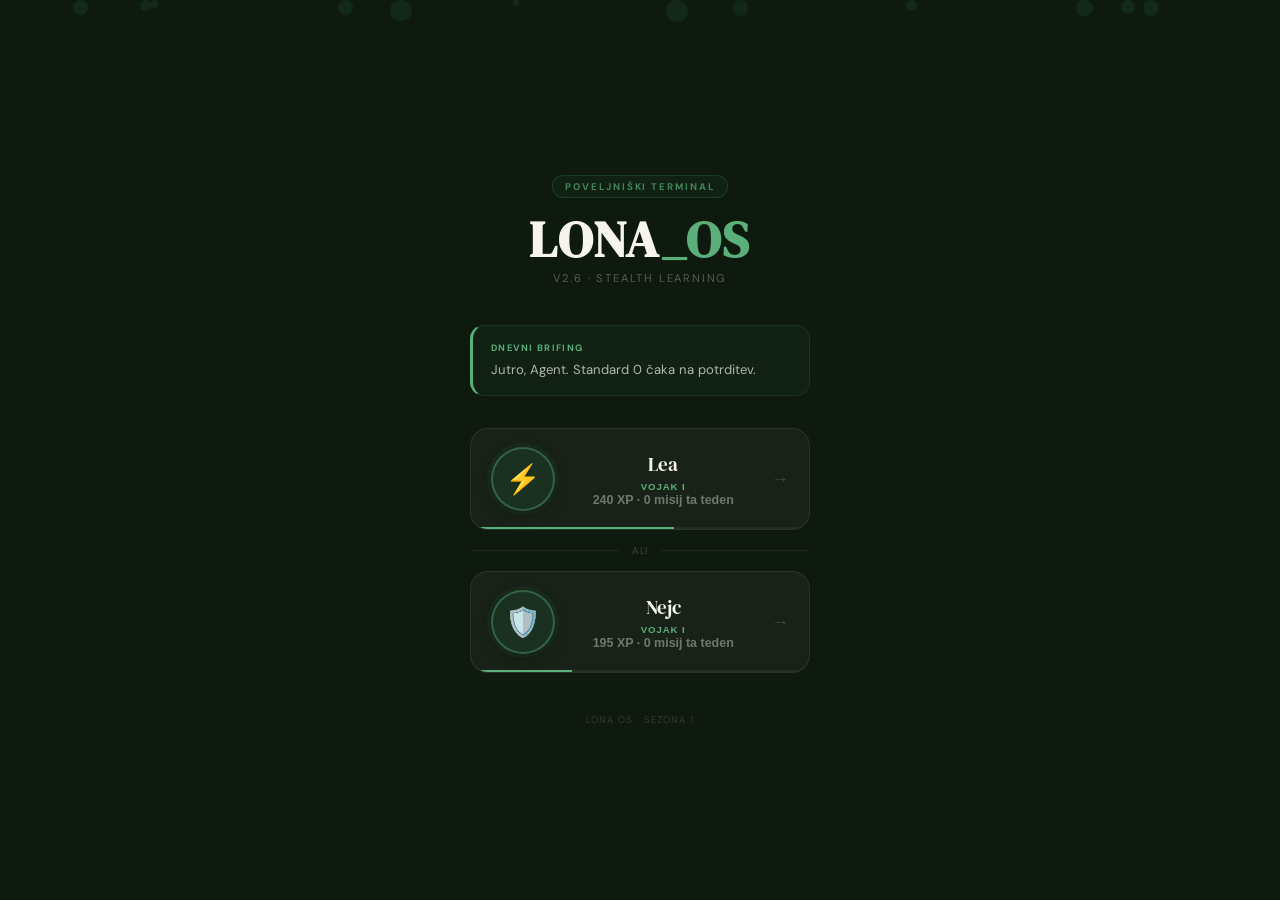
==== index.html @ 6380f21e "Add files via upload" ====
<!DOCTYPE html>
<html lang="sl" >
<head>
  <meta charset="UTF-8" />
  <meta name="viewport" content="width=device-width, initial-scale=1.0, viewport-fit=cover" />
  <meta name="theme-color" content="#F7F4EF" />
  <meta name="apple-mobile-web-app-capable" content="yes" />
  <meta name="apple-mobile-web-app-status-bar-style" content="black-translucent" />
  <title>LONA OS</title>
  <link rel="preconnect" href="https://fonts.googleapis.com" />
  <link rel="preconnect" href="https://fonts.gstatic.com" crossorigin />
  <link href="https://fonts.googleapis.com/css2?family=Nunito:wght@700;800;900&family=Nunito+Sans:wght@400;600;700&display=swap" rel="stylesheet"/>
  <link rel="stylesheet" href="style.css" />
  <link rel="manifest" href="manifest.json"/>
  <meta name="mobile-web-app-capable" content="yes"/>
  <meta name="apple-mobile-web-app-capable" content="yes"/>
  <meta name="apple-mobile-web-app-status-bar-style" content="default"/>
  <meta name="apple-mobile-web-app-title" content="LONA OS"/>
  <meta name="theme-color" content="#F7F4EF"/>
</head>
<body>


  <!-- ── HEADER ──────────────────────────────────────────── -->
  <header class="top-bar">
    <div class="top-bar__logo">
      <span class="logo-bracket">[</span>LONA<span class="logo-accent">_OS</span><span class="logo-bracket">]</span>
    </div>
    <div class="top-bar__meta">
      <span class="status-dot" aria-label="Online"></span>
      <span class="top-bar__title">Poveljniški Center</span>
    </div>
    <button class="top-bar__alert" aria-label="Zamenjaj agenta" onclick="location.href='login.html'" title="Zamenjaj agenta">
      ⇄
    </button>
  </header>

  <main class="main-scroll">

    <!-- ── COMMANDER PANEL ─────────────────────────────────── -->
    <section class="cmd-panel" id="agent-hero">

      <!-- Oba agenta — velik prikaz -->
      <div class="cmd-agents" id="cmd-agents">
        <!-- Generira JS -->
      </div>

      <!-- Ročni bonus -->
      <div class="cmd-bonus">
        <p class="cmd-bonus__label">Ročni bonus</p>
        <div class="cmd-bonus__btns">
          <button class="cmd-bonus__btn" data-bonus="5"  onclick="giveBonus(5)">+5 XP</button>
          <button class="cmd-bonus__btn" data-bonus="10" onclick="giveBonus(10)">+10 XP</button>
          <button class="cmd-bonus__btn" data-bonus="20" onclick="giveBonus(20)">+20 XP</button>
          <button class="cmd-bonus__btn cmd-bonus__btn--special" onclick="activateDoubleXp(15)">⚡ 2×XP</button>
        </div>
      </div>

    </section>

    <!-- ── TEDENSKA SEZONA ─────────────────────────────────── -->
    <div class="season-panel" id="season-panel">
      <!-- Generira season.js -->
    </div>

    <!-- ── GATEKEEPER ──────────────────────────────────── -->
    <section class="card card--gatekeeper" aria-label="Standard 0">
      <div class="card__header">
        🛡️
        <div>
          <p class="card__eyebrow">Dnevni Protokol</p>
          <h2 class="card__title">STANDARD 0: ODOBRENO</h2>
        </div>
        <label class="toggle" aria-label="Aktiviraj Standard 0">
          <input type="checkbox" class="toggle__input" id="gatekeeper-toggle" />
          <span class="toggle__track"><span class="toggle__thumb"></span></span>
        </label>
      </div>
      <div class="checklist">
        <label class="checklist__item">
          <input type="checkbox" class="checklist__cb" />
          <span class="checklist__box">✓</span>
          <span class="checklist__label">Zobje</span>
        </label>
        <label class="checklist__item">
          <input type="checkbox" class="checklist__cb" />
          <span class="checklist__box">✓</span>
          <span class="checklist__label">Pižama</span>
        </label>
        <label class="checklist__item">
          <input type="checkbox" class="checklist__cb" />
          <span class="checklist__box">✓</span>
          <span class="checklist__label">Miza</span>
        </label>
      </div>
    </section>

    <!-- ── ZAKLADNICA ─────────────────────────────────────────── -->
    <section>
      <div class="section-header">
        <h3 class="section-header__title">🎁 Zakladnica</h3>
      </div>
      <div class="treasury" id="treasury">
        <!-- Generira JS -->
        <div style="text-align:center;padding:20px;color:#8A8480;font-size:.85rem">Nalaganje...</div>
      </div>
    </section>

    <!-- ── MISSIONS ─────────────────────────────────────── -->
    <section aria-label="Misije">
      <div class="section-header">
        <h3 class="section-header__title">🚀 Misije</h3>
        <span class="section-header__badge">3 razpoložljive</span>
      </div>

      <div class="missions-wrapper" style="position:relative"><div class="missions-grid">

        <!-- LOCKED -->
        <button class="mission-btn mission-btn--locked" data-mission="sesanje" disabled aria-label="Sesanje – zaklenjeno">
          <div class="mission-btn__top">
            <span class="mission-btn__icon">🌬️</span>
            <span class="mission-btn__lock">🔒</span>
          </div>
          <p class="mission-btn__name">Sesanje</p>
          <p class="mission-btn__xp">+25 XP</p>
          <p class="mission-btn__cooldown">⏱ 72h Cooldown</p>
          <!-- Joker unlock option -->
          <span class="mission-btn__joker-hint">🃏 Joker?</span>
        </button>

        <!-- AVAILABLE -->
        <button class="mission-btn mission-btn--available" data-mission="posoda" aria-label="Pomivalni Stroj">
          <div class="mission-btn__top">
            <span class="mission-btn__icon">🍽️</span>
            <span class="mission-btn__avail-dot" aria-hidden="true"></span>
          </div>
          <p class="mission-btn__name">Pomivalni Stroj</p>
          <p class="mission-btn__xp">+15 XP</p>
          <p class="mission-btn__sub">Pritisni za potrditev</p>
        </button>

        <!-- SPECIAL / SCOUT BONUS -->
        <button class="mission-btn mission-btn--special" data-mission="perilo" aria-label="Gora Perila">
          <div class="mission-btn__top">
            <span class="mission-btn__icon">🧺</span>
            <span class="mission-btn__lightning">⚡</span>
          </div>
          <p class="mission-btn__name">Gora Perila</p>
          <p class="mission-btn__xp">+30 XP</p>
          <p class="mission-btn__sub">Pritisni za potrditev</p>
        </button>

        <button class="mission-btn mission-btn--available" data-mission="kuhanje" aria-label="Kuhanje">
          <div class="mission-btn__top">
            <span class="mission-btn__icon">🍳</span>
            <span class="mission-btn__avail-dot"></span>
          </div>
          <p class="mission-btn__name">Kuhanje</p>
          <p class="mission-btn__xp">+40 XP</p>
          <p class="mission-btn__sub">Pritisni za potrditev</p>
        </button>

        <button class="mission-btn mission-btn--available" data-mission="wc" aria-label="WC Čiščenje">
          <div class="mission-btn__top">
            <span class="mission-btn__icon">🚽</span>
            <span class="mission-btn__avail-dot"></span>
          </div>
          <p class="mission-btn__name">WC Čiščenje</p>
          <p class="mission-btn__xp">+20 XP</p>
          <p class="mission-btn__sub">Pritisni za potrditev</p>
        </button>

        <button class="mission-btn mission-btn--available" data-mission="izvidnik" aria-label="Izvidniški bonus" style="border-color:rgba(196,125,26,.3);background:#FDF3E3">
          <div class="mission-btn__top">
            <span class="mission-btn__icon">👁️</span>
            <span class="mission-btn__avail-dot"></span>
          </div>
          <p class="mission-btn__name">Izvidnik</p>
          <p class="mission-btn__xp" style="color:#C47D1A">? XP</p>
          <p class="mission-btn__sub" style="color:#C47D1A;font-weight:600">sam je opazil</p>
        </button>

        <button class="mission-btn mission-btn--available" data-mission="skupna" aria-label="Skupna misija" style="border-color:rgba(37,99,235,.3);background:#EEF3FD">
          <div class="mission-btn__top">
            <span class="mission-btn__icon">🤝</span>
            <span class="mission-btn__avail-dot"></span>
          </div>
          <p class="mission-btn__name">Skupna misija</p>
          <p class="mission-btn__xp" style="color:#2563EB">+30 XP</p>
          <p class="mission-btn__sub" style="color:#2563EB;font-weight:600">oba dobita XP</p>
        </button>

        <button class="mission-btn mission-btn--available" data-mission="skrivna_wc" aria-label="Skrivna misija">
          <div class="mission-btn__top">
            <span class="mission-btn__icon">🎲</span>
            <span class="mission-btn__avail-dot"></span>
          </div>
          <p class="mission-btn__name">Skrivna misija</p>
          <p class="mission-btn__xp">? XP</p>
          <p class="mission-btn__sub" style="color:#C47D1A;font-weight:600">naključna misija</p>
        </button>

      </div></div>
    </section>

  </main>

  <!-- ── BOTTOM NAV ───────────────────────────────────────── -->
  <nav class="bottom-nav" aria-label="Navigacija">
    <button class="bottom-nav__item bottom-nav__item--active" aria-current="page" onclick="location.href='index.html'">
      🏠
      <span>Baza</span>
    </button>
    <button class="bottom-nav__item" onclick="location.href='hub.html'">
      <svg viewBox="0 0 24 24" fill="none" stroke="currentColor" stroke-width="2"><circle cx="12" cy="12" r="10"/><path d="M12 8v4l3 3"/></svg>
      Hub
    </button>
    <button class="bottom-nav__item" onclick="location.href='library.html'">
      📚
      <span>Knjižnica</span>
    </button>
    <button class="bottom-nav__item" onclick="location.href='profile.html'">
      👤
      <span>Profil</span>
    </button>
  </nav>

  
  

  <script src="config.js"></script>
  <script src="engine/gatekeeper.js"></script>
  <script src="engine/xp.js"></script>
  <script src="engine/cooldown.js"></script>
  <script src="engine/joker.js"></script>
  <script src="engine/actionPrompt.js"></script>
  <script src="engine/mastery.js"></script>
  <script src="engine/season.js"></script>
  <script src="engine/equipment.js"></script>
  <script src="engine/scholar.js"></script>
  <script src="engine.js"></script>

  <!-- Settings panel -->
  <div id="settings-panel" style="display:none;position:fixed;inset:0;z-index:9000;background:rgba(0,0,0,.85);backdrop-filter:blur(8px);align-items:center;justify-content:center">
    <div style="background:var(--bg-card);border:1px solid rgba(255,255,255,.12);border-radius:var(--r-lg);padding:24px 20px;max-width:320px;width:calc(100% - 32px);display:flex;flex-direction:column;gap:12px">
      <p style="font-family:var(--font-display);font-size:1rem;font-weight:700;letter-spacing:.08em">⚙️ Nastavitve</p>

      <button onclick="lonaReset()" style="padding:11px;border-radius:var(--r-md);background:rgba(255,60,90,.1);border:1px solid rgba(255,60,90,.3);color:var(--neon-red);font-size:.88rem;font-weight:600;font-family:var(--font-body)">
        🔄 Reset vse podatke
      </button>

      <button onclick="lonaDebug();document.getElementById('settings-panel').style.display='none'" style="padding:11px;border-radius:var(--r-md);background:#EEF3FD;border:1px solid rgba(37,99,235,.2);color:#2563EB;font-size:.88rem;font-weight:600;font-family:var(--font-body)">
        🔍 Debug (konzola)
      </button>

      <button onclick="document.getElementById('settings-panel').style.display='none'" style="padding:11px;border-radius:var(--r-md);border:1px solid rgba(255,255,255,.1);color:var(--text-secondary);font-size:.88rem;font-weight:600;font-family:var(--font-body)">
        Zapri
      </button>
    </div>
  </div>

  <script>
  // Pokaži current agenta v top baru
  (function() {
    const id   = localStorage.getItem("lona_current_agent") || LONA_CONFIG.agents[0].id;
    const agent = LONA_CONFIG.agents.find(a => a.id === id);
    const el   = document.getElementById("current-agent-name");
    if (el && agent) el.textContent = agent.avatar + " " + agent.name;
  })();

  // Redirect na login če ni izbranega agenta
  if (!localStorage.getItem("lona_current_agent")) {
    location.href = "login.html";
  }

  // Settings panel — zapri ob kliku zunaj ali na gumb
  document.getElementById("settings-panel").addEventListener("click", (e) => {
    if (e.target === document.getElementById("settings-panel")) {
      document.getElementById("settings-panel").style.display = "none";
    }
  });
  </script>
  <script>
    if ('serviceWorker' in navigator) {
      navigator.serviceWorker.register('./sw.js').catch(() => {});
    }
  </script>

  <!-- DEBUG OVERLAY za mobilni -->
  <div id="debug-overlay" style="display:none;position:fixed;bottom:90px;left:10px;right:10px;z-index:99999;background:rgba(0,0,0,.9);color:#0f0;font-size:.7rem;font-family:monospace;padding:10px;border-radius:10px;max-height:200px;overflow-y:auto;border:1px solid #0f0"></div>
  <script>
  // Pokaži overlay z dvojnim tapom
  let taps = 0;
  document.addEventListener('touchstart', () => {
    taps++;
    if (taps >= 5) {
      document.getElementById('debug-overlay').style.display = 'block';
      taps = 0;
    }
    setTimeout(() => taps = 0, 1000);
  });

  // Ujemi vse napake
  window.onerror = function(msg, src, line, col, err) {
    const el = document.getElementById('debug-overlay');
    el.style.display = 'block';
    el.innerHTML += '<div style="color:#f55;margin-bottom:4px">❌ ' + msg + '<br><span style="color:#888">' + (src||'').split('/').pop() + ':' + line + '</span></div>';
    return false;
  };
  window.addEventListener('unhandledrejection', e => {
    const el = document.getElementById('debug-overlay');
    el.style.display = 'block';
    el.innerHTML += '<div style="color:#fa0;margin-bottom:4px">⚠️ ' + (e.reason?.message || e.reason) + '</div>';
  });
  </script>
</body>
</html>
---- style.css ----
/* ============================================================
   LONA OS — style.css  (v4.0)
   Aesthetic: Nintendo Mario — pop barve, okrogli, živahno
   Inspired by: Mario Odyssey UI, Duolingo energy, Nintendo Switch
   ============================================================ */

@import url('https://fonts.googleapis.com/css2?family=Nunito:wght@700;800;900&family=Nunito+Sans:wght@400;600;700&display=swap');

:root {
  /* Pop barve — Mario paleta */
  --red:      #FF3B30;
  --red-l:    #FF6B5B;
  --red-bg:   #FFF0EE;
  --blue:     #007AFF;
  --blue-l:   #5AC8FA;
  --blue-bg:  #EFF6FF;
  --green:    #34C759;
  --green-l:  #6FE08D;
  --green-bg: #EDFFF3;
  --yellow:   #FFD60A;
  --yellow-l: #FFE566;
  --yellow-bg:#FFFBE6;
  --orange:   #FF9500;
  --orange-bg:#FFF4E6;
  --purple:   #AF52DE;
  --purple-bg:#F5EEFF;
  --pink:     #FF2D55;
  --pink-bg:  #FFF0F3;

  /* Ozadje */
  --bg:       #F2F2F7;
  --bg-card:  #FFFFFF;
  --bg-subtle:#F8F8FA;

  /* Ink */
  --ink-1:    #1C1C1E;
  --ink-2:    #3A3A3C;
  --ink-3:    #8E8E93;
  --ink-4:    #C7C7CC;

  /* Tipografija */
  --font-display: 'Nunito', system-ui, sans-serif;
  --font-body:    'Nunito Sans', system-ui, sans-serif;

  /* Radiji — okrogli kot Mario */
  --r-sm:  10px;
  --r-md:  16px;
  --r-lg:  22px;
  --r-xl:  28px;
  --r-pill:100px;

  /* Sence — globlje, bolj "toy" */
  --shadow-sm: 0 2px 0 rgba(0,0,0,.12);
  --shadow-md: 0 4px 0 rgba(0,0,0,.12);
  --shadow-lg: 0 6px 0 rgba(0,0,0,.1);

  --t: 150ms ease;
  --px: 16px;
}

/* ── RESET ──────────────────────────────────────────────── */
*, *::before, *::after { box-sizing: border-box; margin: 0; padding: 0; }
html { font-size: 16px; -webkit-tap-highlight-color: transparent; }
body {
  font-family: var(--font-body);
  background: var(--bg);
  color: var(--ink-1);
  min-height: 100dvh;
}
button { cursor: pointer; border: none; background: none; font-family: inherit; color: inherit; }

/* ── TOP BAR ────────────────────────────────────────────── */
.top-bar {
  position: sticky; top: 0; z-index: 100;
  display: flex; align-items: center; gap: 10px;
  padding: 12px var(--px);
  background: rgba(242,242,247,.92);
  backdrop-filter: blur(16px);
  border-bottom: 2px solid rgba(0,0,0,.06);
}
.top-bar__logo {
  font-family: var(--font-display);
  font-size: 1.3rem; font-weight: 900;
  color: var(--ink-1); letter-spacing: -.01em;
}
.logo-bracket { color: var(--ink-4); }
.logo-accent  { color: var(--red); }
.top-bar__meta { display: flex; align-items: center; gap: 7px; flex: 1; }
.status-dot {
  width: 8px; height: 8px; border-radius: 50%;
  background: var(--green);
  animation: pulse-dot 2s ease-in-out infinite;
}
@keyframes pulse-dot { 0%,100%{opacity:1} 50%{opacity:.3} }
.top-bar__title {
  font-size: .72rem; font-weight: 700; letter-spacing: .06em;
  text-transform: uppercase; color: var(--ink-3);
}
.top-bar__alert {
  color: var(--ink-3); font-size: 1.2rem; padding: 6px;
  border-radius: var(--r-md); transition: all var(--t);
  background: var(--bg-subtle); border: 2px solid var(--ink-4);
}
.top-bar__alert:hover { color: var(--ink-1); border-color: var(--ink-3); }

/* ── MAIN ───────────────────────────────────────────────── */
.main-scroll {
  padding: 16px var(--px) calc(90px + env(safe-area-inset-bottom));
  display: flex; flex-direction: column; gap: 14px;
  max-width: 480px; margin: 0 auto;
}

/* ── CARD ───────────────────────────────────────────────── */
.card {
  background: var(--bg-card);
  border: 2.5px solid rgba(0,0,0,.08);
  border-radius: var(--r-xl);
  padding: 18px;
  box-shadow: var(--shadow-md);
}
.card--gatekeeper {
  border-color: var(--green);
  border-width: 2.5px;
}
.card--gatekeeper.locked { border-color: var(--ink-4); }
.card__eyebrow {
  font-size: .62rem; font-weight: 800; letter-spacing: .1em;
  text-transform: uppercase; color: var(--ink-3); margin-bottom: 2px;
}
.card__title {
  font-family: var(--font-display); font-size: 1.05rem;
  font-weight: 900; color: var(--ink-1);
}
.card__header { display: flex; align-items: center; gap: 12px; margin-bottom: 14px; }

/* ── TOGGLE ─────────────────────────────────────────────── */
.toggle { margin-left: auto; flex-shrink: 0; cursor: pointer; }
.toggle__input { position: absolute; opacity: 0; width: 0; height: 0; }
.toggle__track {
  display: flex; align-items: center;
  width: 50px; height: 28px; border-radius: 14px;
  background: var(--ink-4); padding: 3px;
  transition: background var(--t);
  border: 2px solid rgba(0,0,0,.1);
}
.toggle__thumb {
  width: 20px; height: 20px; border-radius: 50%;
  background: white; box-shadow: 0 2px 4px rgba(0,0,0,.25);
  transition: transform var(--t);
}
.toggle__input:checked ~ .toggle__track { background: var(--green); }
.toggle__input:checked ~ .toggle__track .toggle__thumb { transform: translateX(22px); }

/* ── CHECKLIST ──────────────────────────────────────────── */
.checklist { display: flex; flex-direction: column; gap: 8px; }
.checklist__item {
  display: flex; align-items: center; gap: 12px;
  padding: 12px 14px; border-radius: var(--r-lg);
  border: 2.5px solid var(--ink-4);
  background: var(--bg-subtle);
  cursor: pointer; transition: all var(--t);
}
.checklist__item:hover { background: var(--bg-card); }
.checklist__cb { display: none; }
.checklist__box {
  width: 24px; height: 24px; border-radius: 8px;
  border: 2.5px solid var(--ink-4);
  display: flex; align-items: center; justify-content: center;
  flex-shrink: 0; font-size: .85rem; color: transparent;
  transition: all var(--t);
}
.checklist__cb:checked ~ .checklist__box {
  background: var(--green); border-color: var(--green);
  color: white; font-weight: 900;
}
.checklist__label {
  font-size: .92rem; font-weight: 700; color: var(--ink-2);
}
.checklist__cb:checked ~ .checklist__label {
  color: var(--ink-4); text-decoration: line-through;
}

/* ── COMMANDER PANEL ───────────────────────────────────────── */
.cmd-panel {
  background: linear-gradient(160deg, #1C1C2E 0%, #2D1B4E 100%);
  border: 2.5px solid rgba(255,255,255,.1);
  border-radius: var(--r-xl);
  padding: 18px;
  box-shadow: 0 8px 0 rgba(0,0,0,.2);
  position: relative; overflow: hidden;
}
.cmd-panel::before {
  content: '⭐';
  position: absolute; right: 16px; top: 14px;
  font-size: 3rem; opacity: .06; pointer-events: none;
}
.cmd-agents { grid-template-columns: 1fr !important; }
.cmd-agent {
  background: rgba(255,255,255,.08) !important;
  border: 2px solid rgba(255,255,255,.12) !important;
  border-radius: var(--r-lg) !important;
  padding: 14px !important;
  display: flex; align-items: center; gap: 12px;
  cursor: pointer; transition: all var(--t);
}
.cmd-agent--active {
  background: rgba(52,199,89,.15) !important;
  border-color: rgba(52,199,89,.4) !important;
}
.cmd-agent__top { display: flex; align-items: center; gap: 10px; flex: 1; }
.cmd-agent__avatar {
  width: 56px; height: 56px; border-radius: 50%;
  background: rgba(255,255,255,.1);
  border: 3px solid rgba(255,255,255,.2);
  display: flex; align-items: center; justify-content: center;
  font-size: 1.8rem; flex-shrink: 0; overflow: hidden;
}
.cmd-agent__name { font-family: var(--font-display); font-size: 1.1rem; font-weight: 900; color: #fff; }
.cmd-agent__rank { font-size: .62rem; font-weight: 700; letter-spacing: .08em; text-transform: uppercase; color: rgba(255,255,255,.4); }
.cmd-agent__xp   { font-family: var(--font-display); font-size: 2rem; font-weight: 900; color: var(--yellow); line-height: 1; }
.cmd-agent__bar  { height: 6px; background: rgba(255,255,255,.1) !important; border-radius: 3px; overflow: hidden; margin: 4px 0; }
.cmd-agent__bar-fill { height: 100%; border-radius: 3px; background: linear-gradient(90deg, var(--green), var(--yellow)) !important; transition: width .8s ease; }
.cmd-agent__jokers { font-size: .72rem; font-weight: 800; color: var(--yellow) !important; }

/* Bonus gumbi */
.cmd-bonus__label { font-size: .62rem; font-weight: 800; letter-spacing: .1em; text-transform: uppercase; color: rgba(255,255,255,.4) !important; margin-bottom: 8px; }
.cmd-bonus__btns { display: grid; grid-template-columns: 1fr 1fr 1fr 1fr; gap: 8px; }
.cmd-bonus__btn {
  padding: 11px 6px; border-radius: var(--r-md);
  background: rgba(255,255,255,.08) !important;
  border: 2px solid rgba(255,255,255,.12) !important;
  font-family: var(--font-display); font-size: .85rem; font-weight: 900;
  color: var(--green) !important;
  transition: all var(--t);
  box-shadow: 0 3px 0 rgba(0,0,0,.2);
}
.cmd-bonus__btn:hover { background: rgba(52,199,89,.2) !important; transform: translateY(-2px); box-shadow: 0 5px 0 rgba(0,0,0,.2); }
.cmd-bonus__btn:active { transform: translateY(2px); box-shadow: none; }
.cmd-bonus__btn--special { color: var(--yellow) !important; background: rgba(255,214,10,.1) !important; border-color: rgba(255,214,10,.2) !important; }

/* ── SECTION HEADER ─────────────────────────────────────── */
.section-header {
  display: flex; align-items: center;
  justify-content: space-between; margin-bottom: 12px;
}
.section-header__title {
  font-family: var(--font-display); font-size: 1.05rem;
  font-weight: 900; color: var(--ink-1);
  display: flex; align-items: center; gap: 8px;
}
.section-header__badge {
  font-size: .65rem; font-weight: 800; letter-spacing: .06em;
  text-transform: uppercase;
  background: var(--green); color: white;
  border-radius: var(--r-pill); padding: 4px 10px;
  box-shadow: var(--shadow-sm);
}

/* ── MISSIONS ───────────────────────────────────────────── */
.missions-wrapper { position: relative; }
.missions-grid { display: grid; grid-template-columns: repeat(2, 1fr); gap: 10px; }

.mission-btn {
  display: flex; flex-direction: column; align-items: center;
  text-align: center; padding: 20px 12px 16px;
  border-radius: var(--r-xl);
  border: 3px solid transparent;
  background: var(--bg-card);
  transition: all var(--t); gap: 6px;
  position: relative; overflow: hidden;
  font-family: var(--font-body);
  box-shadow: var(--shadow-md);
}
.mission-btn__top {
  position: relative; width: 100%;
  display: flex; justify-content: center; align-items: center; margin-bottom: 2px;
}
.mission-btn__icon { font-size: 2.2rem; line-height: 1; display: block; }
.mission-btn__name { font-size: .8rem; font-weight: 800; color: var(--ink-1); line-height: 1.3; }
.mission-btn__xp   { font-family: var(--font-display); font-size: 1rem; font-weight: 900; }
.mission-btn__sub  { font-size: .62rem; font-weight: 700; color: var(--ink-3); }
.mission-btn__cooldown { font-size: .62rem; color: var(--red); font-weight: 700; display:flex; align-items:center; gap:3px; }

/* Locked */
.mission-btn--locked {
  opacity: .5; cursor: not-allowed;
  background: var(--bg-subtle);
  box-shadow: none; border-color: var(--ink-4);
}
.mission-btn__lock { position: absolute; top: -4px; right: 0; font-size: .9rem; }

/* Available — zelena */
.mission-btn--available {
  background: var(--green-bg);
  border-color: var(--green);
  box-shadow: 0 5px 0 rgba(52,199,89,.3);
}
.mission-btn--available .mission-btn__xp { color: var(--green); }
.mission-btn--available:hover { transform: translateY(-3px); box-shadow: 0 8px 0 rgba(52,199,89,.3); }
.mission-btn--available:active { transform: translateY(2px); box-shadow: none; }
.mission-btn__avail-dot {
  position: absolute; top: -4px; right: 0;
  width: 8px; height: 8px; border-radius: 50%;
  background: var(--green); border: 2px solid white;
  animation: pulse-dot 2s ease-in-out infinite;
}

/* Special — modra */
.mission-btn--special {
  background: var(--blue-bg);
  border-color: var(--blue);
  box-shadow: 0 5px 0 rgba(0,122,255,.25);
}
.mission-btn--special .mission-btn__xp { color: var(--blue); }
.mission-btn--special:hover { transform: translateY(-3px); box-shadow: 0 8px 0 rgba(0,122,255,.25); }
.mission-btn--special:active { transform: translateY(2px); box-shadow: none; }
.mission-btn__lightning { position: absolute; top: -4px; right: 0; font-size: .95rem; }
.mission-btn__sub--scout { color: var(--orange) !important; font-weight: 800; }

/* Mastery — oranžna */
.mission-btn--mastery {
  background: var(--orange-bg);
  border-color: var(--orange);
  box-shadow: 0 5px 0 rgba(255,149,0,.25);
}
.mission-btn--mastery .mission-btn__xp { color: var(--orange); }
.mission-btn--mastery:hover { transform: translateY(-3px); box-shadow: 0 8px 0 rgba(255,149,0,.25); }
.mission-btn--mastery:active { transform: translateY(2px); box-shadow: none; }
.mission-btn__mastery-star { position: absolute; top: -4px; right: 0; font-size: .85rem; }

/* Shared — vijolična */
.mission-btn[data-mission="skupna"] {
  background: var(--purple-bg) !important;
  border-color: var(--purple) !important;
  box-shadow: 0 5px 0 rgba(175,82,222,.25) !important;
}
.mission-btn[data-mission="skupna"] .mission-btn__xp { color: var(--purple) !important; }

/* Scout — rdeča */
.mission-btn[data-mission="izvidnik"] {
  background: var(--yellow-bg) !important;
  border-color: var(--yellow) !important;
  box-shadow: 0 5px 0 rgba(255,214,10,.3) !important;
}
.mission-btn[data-mission="izvidnik"] .mission-btn__xp { color: var(--orange) !important; }

/* Skrivna — pisana */
.mission-btn[data-mission="skrivna_wc"] {
  background: linear-gradient(135deg, var(--pink-bg), var(--purple-bg)) !important;
  border-color: var(--pink) !important;
  box-shadow: 0 5px 0 rgba(255,45,85,.25) !important;
}
.mission-btn[data-mission="skrivna_wc"] .mission-btn__xp { color: var(--pink) !important; }

/* Missions overlay */
.missions-overlay {
  position: absolute; inset: 0; border-radius: var(--r-lg);
  display: flex; flex-direction: column;
  align-items: center; justify-content: center; gap: 8px;
  background: rgba(242,242,247,.85); backdrop-filter: blur(4px);
  z-index: 5; pointer-events: none;
  font-size: .85rem; font-weight: 800; color: var(--ink-3);
}
.missions-overlay .ov-icon { font-size: 1.6rem; }

/* ── ZAKLADNICA ─────────────────────────────────────────── */
.treasury { display: flex; flex-direction: column; gap: 10px; }
.treasury-section__title {
  font-size: .65rem; font-weight: 800; letter-spacing: .1em;
  text-transform: uppercase; color: var(--ink-3); margin-bottom: 8px;
}
.treasury-grid { display: grid; grid-template-columns: 1fr 1fr; gap: 8px; }

.chest {
  border-radius: var(--r-xl); padding: 16px 10px;
  display: flex; flex-direction: column; align-items: center;
  text-align: center; gap: 6px;
  cursor: pointer; transition: all var(--t);
  position: relative; overflow: hidden;
  border: 2.5px solid transparent;
  box-shadow: var(--shadow-md);
}
.chest--locked { background: var(--bg-subtle); border-color: var(--ink-4); box-shadow: none; opacity: .6; }
.chest__lock-icon { font-size: 2rem; filter: grayscale(1); opacity: .4; }
.chest__unknown { font-size: .7rem; font-weight: 800; color: var(--ink-3); }
.chest__threshold { font-size: .6rem; font-weight: 700; color: var(--ink-4); background: var(--bg); border-radius: var(--r-pill); padding: 2px 8px; }
.chest--revealed { background: var(--yellow-bg); border-color: var(--yellow); box-shadow: 0 4px 0 rgba(255,214,10,.3); }
.chest__icon  { font-size: 2rem; }
.chest__label { font-size: .75rem; font-weight: 800; color: var(--ink-1); }
.chest__cost  { font-size: .7rem; font-weight: 800; color: var(--orange); }
.chest--buyable {
  background: var(--yellow-bg); border-color: var(--yellow);
  box-shadow: 0 5px 0 rgba(255,214,10,.4);
  animation: chest-pulse 1.8s ease-in-out infinite;
}
@keyframes chest-pulse {
  0%,100% { box-shadow: 0 5px 0 rgba(255,214,10,.4); }
  50%      { box-shadow: 0 5px 16px rgba(255,214,10,.6); }
}
.chest--buyable:hover { transform: translateY(-3px); }
.chest--buyable:active { transform: translateY(2px); box-shadow: none; }
.chest--buyable .chest__cost { color: var(--green); font-size: .78rem; }
.chest--fog { background: var(--bg-subtle); border: 2.5px dashed var(--ink-4); }
.chest--fog::after { content:''; position:absolute; inset:0; background: radial-gradient(circle at 50% 50%, transparent 30%, var(--bg-subtle) 80%); pointer-events:none; }
.chest--fog-half { background: var(--yellow-bg); border: 2.5px dashed rgba(255,214,10,.4); }
.chest--fog-half::after { content:''; position:absolute; inset:0; background: radial-gradient(circle at 50% 50%, transparent 50%, rgba(255,251,230,.7) 90%); pointer-events:none; }
.chest__silhouette { font-size: 2rem; filter: blur(4px) grayscale(1); opacity: .2; }
.chest__fog-label { font-size: .68rem; font-weight: 700; color: var(--ink-4); font-style: italic; }

.treasure-radar { background: var(--bg-card); border: 2.5px solid rgba(0,0,0,.07); border-radius: var(--r-xl); padding: 18px; box-shadow: var(--shadow-md); display: flex; flex-direction: column; gap: 14px; }
.treasure-main { display: flex; align-items: center; gap: 14px; }
.treasure-chest { width: 72px; height: 72px; border-radius: var(--r-lg); display: flex; align-items: center; justify-content: center; font-size: 2.5rem; flex-shrink: 0; }
.treasure-chest--locked { background: var(--bg-subtle); border: 2.5px dashed var(--ink-4); animation: chest-shimmer 3s ease-in-out infinite; }
@keyframes chest-shimmer { 0%,100%{box-shadow:0 0 0 0 transparent} 50%{box-shadow:0 0 16px 4px rgba(255,214,10,.2)} }
.treasure-chest--buyable { background: var(--yellow-bg); border: 2.5px solid var(--yellow); animation: chest-glow 1.5s ease-in-out infinite; box-shadow: 0 4px 0 rgba(255,214,10,.3); }
@keyframes chest-glow { 0%,100%{box-shadow:0 4px 0 rgba(255,214,10,.3)} 50%{box-shadow:0 4px 20px rgba(255,214,10,.5)} }
.treasure-info { flex: 1; }
.treasure-info__label { font-size: .6rem; font-weight: 800; letter-spacing: .1em; text-transform: uppercase; color: var(--ink-3); margin-bottom: 4px; }
.treasure-info__name { font-family: var(--font-display); font-size: 1rem; font-weight: 900; color: var(--ink-1); margin-bottom: 8px; }
.treasure-info__name--hidden { color: var(--ink-4); font-style: italic; }
.radar-bar-wrap { display: flex; align-items: center; gap: 8px; }
.radar-bar { flex: 1; height: 10px; background: var(--bg-subtle); border-radius: var(--r-pill); overflow: hidden; border: 2px solid var(--ink-4); }
.radar-bar__fill { height: 100%; border-radius: var(--r-pill); background: linear-gradient(90deg, var(--yellow), var(--orange)); transition: width .8s ease; position: relative; overflow: hidden; }
.radar-bar__fill::after { content:''; position:absolute; inset:0; background: linear-gradient(90deg, transparent, rgba(255,255,255,.4), transparent); animation: shimmer 2s ease-in-out infinite; }
@keyframes shimmer { 0%{transform:translateX(-100%)} 100%{transform:translateX(200%)} }
.radar-xp { font-family: var(--font-display); font-size: .88rem; font-weight: 900; color: var(--orange); white-space: nowrap; }
.radar-next { display: flex; align-items: center; gap: 8px; padding: 10px 14px; background: var(--yellow-bg); border-radius: var(--r-lg); border: 2px solid rgba(255,214,10,.3); }
.radar-next__compass { font-size: 1.1rem; }
.radar-next__text { font-size: .8rem; font-weight: 700; color: var(--ink-2); }
.radar-next__text strong { color: var(--ink-1); }
.radar-next__dist { margin-left: auto; font-family: var(--font-display); font-size: .88rem; font-weight: 900; color: var(--orange); white-space: nowrap; }
.revealed-list { display: flex; flex-direction: column; gap: 7px; }
.revealed-item { display: flex; align-items: center; gap: 10px; padding: 11px 14px; border-radius: var(--r-lg); border: 2.5px solid var(--ink-4); cursor: pointer; transition: all var(--t); background: var(--bg-card); box-shadow: var(--shadow-sm); }
.revealed-item--buyable { border-color: var(--yellow); background: var(--yellow-bg); box-shadow: 0 3px 0 rgba(255,214,10,.3); animation: chest-pulse 2s ease-in-out infinite; }
.revealed-item:hover { transform: translateY(-2px); }
.revealed-item:active { transform: translateY(1px); }
.revealed-item__icon { font-size: 1.1rem; }
.revealed-item__name { flex: 1; font-size: .82rem; font-weight: 800; color: var(--ink-1); }
.revealed-item__cost { font-size: .72rem; font-weight: 800; color: var(--ink-3); }
.revealed-item--buyable .revealed-item__cost { color: var(--green); }

/* Shared progress */
.shared-progress { background: var(--bg-card); border: 2.5px solid rgba(0,0,0,.07); border-radius: var(--r-lg); padding: 14px 16px; box-shadow: var(--shadow-sm); }
.shared-progress__label { display: flex; justify-content: space-between; font-size: .72rem; font-weight: 800; color: var(--ink-2); margin-bottom: 8px; }
.shared-progress__bar { height: 10px; background: var(--bg-subtle); border-radius: var(--r-pill); overflow: hidden; border: 2px solid var(--ink-4); }
.shared-progress__fill { height: 100%; border-radius: var(--r-pill); background: linear-gradient(90deg, var(--green), var(--blue)); transition: width .8s ease; }

/* ── TEDENSKA SEZONA ───────────────────────────────────────── */
.season-panel { background: linear-gradient(135deg, #1C1C2E, #2D1B4E); border: 2.5px solid rgba(255,255,255,.1); border-radius: var(--r-xl); padding: 16px; box-shadow: 0 6px 0 rgba(0,0,0,.2); }
.season-header { display: flex; align-items: center; gap: 10px; margin-bottom: 12px; }
.season-icon { font-size: 1.4rem; }
.season-title { font-family: var(--font-display); font-size: .95rem; font-weight: 900; color: #fff; }
.season-sub { font-size: .6rem; font-weight: 700; letter-spacing: .1em; text-transform: uppercase; color: rgba(255,255,255,.4); }
.season-scores { display: flex; flex-direction: column; gap: 8px; margin-bottom: 10px; }
.season-row { display: flex; align-items: center; gap: 8px; padding: 10px 12px; border-radius: var(--r-md); background: rgba(255,255,255,.06); border: 2px solid rgba(255,255,255,.08); }
.season-row--lead { background: rgba(255,214,10,.12); border-color: rgba(255,214,10,.25); }
.season-rank   { font-size: 1rem; }
.season-avatar { font-size: 1.1rem; }
.season-name   { font-size: .8rem; font-weight: 800; color: #fff; width: 40px; }
.season-bar    { flex: 1; height: 8px; background: rgba(255,255,255,.1); border-radius: var(--r-pill); overflow: hidden; }
.season-bar__fill { height: 100%; border-radius: var(--r-pill); background: linear-gradient(90deg, var(--yellow), var(--orange)); transition: width .8s ease; }
.season-xp { font-family: var(--font-display); font-size: .88rem; font-weight: 900; color: var(--yellow); min-width: 50px; text-align: right; }
.season-note { font-size: .68rem; font-weight: 700; color: rgba(255,255,255,.3); text-align: center; }

/* ── AGENT HERO ──────────────────────────────────────────── */
.agent-hero { background: linear-gradient(160deg, #1C1C2E, #2D1B4E); border: 2.5px solid rgba(255,255,255,.1); border-radius: var(--r-xl); padding: 20px; box-shadow: 0 8px 0 rgba(0,0,0,.2); }
.agent-hero__header { text-align: center; margin-bottom: 16px; }
.agent-hero__name { font-family: var(--font-display); font-size: 1.8rem; font-weight: 900; color: #fff; }
.agent-hero__rank { font-size: .65rem; font-weight: 800; letter-spacing: .12em; text-transform: uppercase; color: var(--yellow); }
.agent-hero__center { position: relative; width: 160px; height: 160px; display: flex; align-items: center; justify-content: center; margin: 0 auto 16px; }
.agent-hero__avatar { width: 100px; height: 100px; border-radius: 50%; background: rgba(255,255,255,.1); border: 4px solid rgba(255,255,255,.2); display: flex; align-items: center; justify-content: center; font-size: 3.2rem; z-index: 2; position: relative; box-shadow: 0 0 0 6px rgba(255,214,10,.15), 0 8px 24px rgba(0,0,0,.3); overflow: hidden; }
.agent-hero__badge-ring { position: absolute; inset: 0; border-radius: 50%; }
.badge-ring-item { position: absolute; width: 38px; height: 38px; border-radius: 50%; background: var(--yellow-bg); border: 2.5px solid var(--yellow); display: flex; align-items: center; justify-content: center; font-size: 1rem; box-shadow: 0 3px 0 rgba(255,214,10,.3); transform: translate(-50%,-50%); }
.badge-ring-empty { position: absolute; inset: 0; border-radius: 50%; border: 2.5px dashed rgba(255,255,255,.1); }
.agent-hero__xp-section { width: 100%; }
.agent-hero__xp-row { display: flex; align-items: baseline; gap: 4px; margin-bottom: 10px; }
.agent-hero__xp-val { font-family: var(--font-display); font-size: 2.4rem; font-weight: 900; color: var(--yellow); line-height: 1; }
.agent-hero__xp-lbl { font-size: .7rem; letter-spacing: .1em; text-transform: uppercase; color: rgba(255,255,255,.4); font-weight: 700; }
.agent-hero__bar-track { height: 10px; background: rgba(255,255,255,.1); border-radius: var(--r-pill); overflow: hidden; margin-bottom: 6px; border: 2px solid rgba(255,255,255,.06); }
.agent-hero__bar-fill { height: 100%; border-radius: var(--r-pill); background: linear-gradient(90deg, var(--green), var(--yellow)); transition: width .8s ease; }
.agent-hero__meta { display: flex; justify-content: space-between; font-size: .65rem; font-weight: 700; color: rgba(255,255,255,.35); }
.agent-hero__badges { display: flex; flex-wrap: wrap; gap: 6px; min-height: 34px; margin-bottom: 12px; padding: 10px; border-radius: var(--r-md); background: rgba(255,255,255,.05); border: 2px solid rgba(255,255,255,.08); }
.agent-hero__badges-empty { font-size: .75rem; font-weight: 700; color: rgba(255,255,255,.3); font-style: italic; width: 100%; text-align: center; }
.badge-chip { display: flex; align-items: center; gap: 4px; padding: 4px 10px; border-radius: var(--r-pill); background: var(--yellow-bg); border: 2px solid rgba(255,214,10,.3); font-size: .7rem; font-weight: 800; color: var(--orange); }
.agent-hero__jokers { display: flex; align-items: center; gap: 8px; }
.agent-hero__joker-lbl { font-size: .65rem; font-weight: 800; letter-spacing: .1em; text-transform: uppercase; color: rgba(255,255,255,.4); }
.joker-chip { font-size: .7rem; font-weight: 800; padding: 3px 10px; border-radius: var(--r-pill); background: var(--yellow-bg); color: var(--orange); border: 2px solid rgba(255,214,10,.3); }

/* ── BTN PRIMARY ────────────────────────────────────────── */
.btn-primary {
  display: flex; align-items: center; justify-content: center; gap: 8px;
  width: 100%; padding: 14px;
  border-radius: var(--r-lg);
  font-family: var(--font-display); font-size: .95rem; font-weight: 900;
  background: var(--blue); color: white;
  border: 2.5px solid transparent;
  box-shadow: 0 4px 0 rgba(0,122,255,.4);
  transition: all var(--t); margin-top: 12px;
}
.btn-primary:hover { transform: translateY(-2px); box-shadow: 0 6px 0 rgba(0,122,255,.4); }
.btn-primary:active { transform: translateY(2px); box-shadow: none; }

/* ── DIALOGI ────────────────────────────────────────────── */
.joker-dialog {
  position: fixed; inset: 0; z-index: 8000;
  display: flex; align-items: center; justify-content: center;
  background: rgba(28,28,46,.7); backdrop-filter: blur(8px);
  animation: fadeIn .18s ease;
}
@keyframes fadeIn { from{opacity:0} to{opacity:1} }
.joker-dialog__box {
  background: var(--bg-card); border: 2.5px solid rgba(0,0,0,.08);
  border-radius: var(--r-xl); padding: 28px 22px;
  max-width: 320px; width: calc(100% - 32px);
  display: flex; flex-direction: column; align-items: center; gap: 12px;
  box-shadow: 0 8px 0 rgba(0,0,0,.15);
  animation: dialog-in .25s cubic-bezier(.17,.67,.35,1.3);
}
@keyframes dialog-in { from{opacity:0;transform:scale(.85)} to{opacity:1;transform:scale(1)} }
.joker-dialog__icon { font-size: 2.8rem; line-height: 1; }
.joker-dialog__title { font-family: var(--font-display); font-size: 1.3rem; font-weight: 900; color: var(--ink-1); text-align: center; }
.joker-dialog__body { font-size: .88rem; font-weight: 600; color: var(--ink-2); text-align: center; line-height: 1.5; }
.joker-dialog__btns { display: flex; gap: 8px; width: 100%; }
.joker-dialog__cancel {
  flex: 1; padding: 12px; border-radius: var(--r-lg);
  border: 2.5px solid var(--ink-4); color: var(--ink-2);
  font-size: .9rem; font-weight: 800; font-family: var(--font-body);
  box-shadow: var(--shadow-sm);
  transition: all var(--t);
}
.joker-dialog__cancel:hover { background: var(--bg-subtle); }
.joker-dialog__confirm {
  flex: 1; padding: 12px; border-radius: var(--r-lg);
  background: var(--blue); color: white; border: 2.5px solid transparent;
  font-size: .9rem; font-weight: 800; font-family: var(--font-body);
  box-shadow: 0 4px 0 rgba(0,122,255,.35);
  transition: all var(--t);
}
.joker-dialog__confirm:hover { transform: translateY(-1px); box-shadow: 0 6px 0 rgba(0,122,255,.35); }
.joker-dialog__confirm:active { transform: translateY(2px); box-shadow: none; }
.agent-pick-btn {
  flex: 1; padding: 13px 8px; border-radius: var(--r-lg);
  border: 2.5px solid var(--ink-4); background: var(--bg-subtle);
  font-size: .95rem; font-weight: 800; color: var(--ink-1);
  font-family: var(--font-body);
  box-shadow: var(--shadow-sm); transition: all var(--t);
}
.agent-pick-btn:hover { background: var(--green-bg); border-color: var(--green); color: var(--green); transform: translateY(-2px); }
.agent-pick-btn:active { transform: translateY(1px); }

/* Rank up */
.rankup-modal {
  position: fixed; inset: 0; z-index: 8500;
  display: flex; align-items: center; justify-content: center;
  background: rgba(28,28,46,.8); backdrop-filter: blur(10px);
  animation: fadeIn .2s ease;
}
.rankup-modal__box {
  background: var(--bg-card); border: 3px solid var(--yellow);
  border-radius: var(--r-xl); padding: 36px 28px;
  max-width: 300px; width: calc(100% - 32px); text-align: center;
  box-shadow: 0 8px 0 rgba(255,214,10,.3);
  display: flex; flex-direction: column; align-items: center; gap: 10px;
  animation: dialog-in .3s cubic-bezier(.17,.67,.35,1.3);
}
.rankup-modal__icon  { font-size: 3.5rem; }
.rankup-modal__label { font-size: .62rem; font-weight: 900; letter-spacing: .2em; text-transform: uppercase; color: var(--yellow); }
.rankup-modal__agent { font-size: .9rem; font-weight: 700; color: var(--ink-3); }
.rankup-modal__rank  { font-family: var(--font-display); font-size: 1.8rem; font-weight: 900; color: var(--ink-1); }

/* Mission funnel */
.funnel-grid { display: flex; flex-direction: column; gap: 7px; width: 100%; }
.funnel-btn {
  width: 100%; padding: 13px 16px; border-radius: var(--r-lg);
  background: var(--bg-subtle); border: 2.5px solid var(--ink-4);
  font-size: .92rem; font-weight: 800; color: var(--ink-1);
  text-align: left; transition: all var(--t);
  box-shadow: var(--shadow-sm); font-family: var(--font-body);
}
.funnel-btn:hover { background: var(--green-bg); border-color: var(--green); color: var(--green); padding-left: 20px; box-shadow: 0 3px 0 rgba(52,199,89,.3); }
.funnel-btn:active { transform: scale(.98); }

/* Summary */
.mission-summary { width: 100%; display: flex; flex-direction: column; gap: 6px; margin: 4px 0 8px; }
.summary-row { display: flex; justify-content: space-between; align-items: center; padding: 8px 14px; background: var(--bg-subtle); border-radius: var(--r-md); border: 2px solid var(--ink-4); }
.summary-label { font-size: .68rem; font-weight: 800; letter-spacing: .08em; text-transform: uppercase; color: var(--ink-3); }
.summary-val { font-size: .9rem; font-weight: 900; color: var(--ink-1); }

/* ── NAGRADE SECTION ────────────────────────────────────── */
.rewards-section { }
.rewards-list { display: flex; flex-direction: column; gap: 7px; }
.rewards-list .reward-item {
  display: flex; align-items: center; gap: 12px;
  padding: 12px 14px; border-radius: var(--r-lg);
  border: 2.5px solid var(--ink-4); cursor: pointer;
  transition: all var(--t); background: var(--bg-card);
  box-shadow: var(--shadow-sm);
}
.rewards-list .reward-item:hover { transform: translateY(-2px); box-shadow: var(--shadow-md); }
.rewards-list .reward-item:active { transform: translateY(1px); }
.rewards-list .reward-item--active { border-color: var(--yellow); background: var(--yellow-bg); box-shadow: 0 3px 0 rgba(255,214,10,.3); }
.reward-item__icon { font-size: 1.1rem; }
.reward-item__label { flex: 1; font-size: .82rem; font-weight: 800; color: var(--ink-1); }
.reward-item__cost { font-size: .72rem; font-weight: 900; color: var(--ink-3); }
.reward-item--active .reward-item__cost { color: var(--orange); }

/* ── JUICE ANIMACIJE ───────────────────────────────────────── */
.stamp-overlay { position: fixed; inset: 0; z-index: 9500; display: flex; align-items: center; justify-content: center; pointer-events: none; }
.stamp {
  font-family: var(--font-display); font-size: 2.4rem; font-weight: 900;
  color: var(--green); border: 4px solid var(--green); border-radius: var(--r-lg);
  padding: 12px 28px; letter-spacing: .05em; text-transform: uppercase;
  transform: rotate(-8deg) scale(0); opacity: 0;
  background: rgba(237,255,243,.96); box-shadow: 0 6px 0 rgba(52,199,89,.3);
}
.stamp--red   { color: var(--red);    border-color: var(--red);    background: rgba(255,240,238,.96); box-shadow: 0 6px 0 rgba(255,59,48,.3); }
.stamp--gold  { color: var(--orange); border-color: var(--yellow); background: rgba(255,251,230,.96); box-shadow: 0 6px 0 rgba(255,214,10,.3); }
@keyframes stamp-in  { 0%{transform:rotate(-8deg) scale(2.5);opacity:0} 50%{transform:rotate(-8deg) scale(.9);opacity:1} 65%{transform:rotate(-8deg) scale(1.05)} 100%{transform:rotate(-8deg) scale(1);opacity:1} }
@keyframes stamp-out { 0%{opacity:1} 100%{opacity:0;transform:rotate(-8deg) scale(.8)} }
.xp-float { position: fixed; z-index: 9000; font-family: var(--font-display); font-size: 1.8rem; font-weight: 900; color: var(--green); pointer-events: none; text-shadow: 0 2px 0 rgba(52,199,89,.3); animation: xp-float-up 1.2s ease forwards; }
@keyframes xp-float-up { 0%{opacity:1;transform:translateY(0) scale(1)} 30%{transform:translateY(-20px) scale(1.3)} 100%{opacity:0;transform:translateY(-90px) scale(.8)} }
.mission-btn { position: relative; overflow: hidden; }
.ripple { position: absolute; border-radius: 50%; background: rgba(255,255,255,.4); transform: scale(0); animation: ripple-expand .5s ease; pointer-events: none; }
@keyframes ripple-expand { to{transform:scale(4);opacity:0} }
.double-xp-banner { position: fixed; top: 70px; left: 50%; transform: translateX(-50%); z-index: 8000; background: var(--yellow-bg); border: 2.5px solid var(--yellow); border-radius: var(--r-pill); padding: 10px 20px; display: flex; align-items: center; gap: 10px; box-shadow: 0 4px 0 rgba(255,214,10,.3); animation: banner-in .3s ease; font-size: .9rem; font-weight: 900; color: var(--orange); font-family: var(--font-display); }
@keyframes banner-in { from{opacity:0;transform:translateX(-50%) translateY(-10px)} to{opacity:1;transform:translateX(-50%) translateY(0)} }
.double-xp-banner__icon { font-size: 1.4rem; }
.double-xp-timer { font-size: 1.1rem; font-weight: 900; min-width: 42px; text-align: center; }
@keyframes confetti-fall { 0%{transform:translateY(-20px) rotate(0deg);opacity:1} 100%{transform:translateY(100vh) rotate(720deg);opacity:0} }
.confetti-piece { position: fixed; z-index: 9100; width: 10px; height: 10px; border-radius: 3px; pointer-events: none; animation: confetti-fall linear forwards; }

/* Sežig svitka */
.scroll-burn { position: fixed; inset: 0; z-index: 9600; display: flex; align-items: center; justify-content: center; background: rgba(28,28,46,.7); backdrop-filter: blur(4px); pointer-events: none; }
.scroll-burn__inner { display: flex; flex-direction: column; align-items: center; gap: 12px; animation: scroll-appear .3s ease forwards; }
@keyframes scroll-appear { from{opacity:0;transform:scale(.8) translateY(20px)} to{opacity:1;transform:scale(1) translateY(0)} }
.scroll-burn__parchment { font-size: 5.5rem; line-height: 1; filter: drop-shadow(0 0 20px rgba(255,214,10,.8)); animation: scroll-burn-anim 1s ease .3s forwards; }
@keyframes scroll-burn-anim { 0%{filter:drop-shadow(0 0 20px rgba(255,214,10,.8));transform:scale(1)} 50%{filter:drop-shadow(0 0 40px rgba(255,149,0,1));transform:scale(1.2)} 80%{filter:drop-shadow(0 0 10px rgba(255,214,10,.2));transform:scale(0.9) rotate(5deg);opacity:.5} 100%{opacity:0;transform:scale(.5) rotate(10deg)} }
.scroll-burn__label { font-family: var(--font-display); font-size: 1.5rem; font-weight: 900; color: #fff; text-shadow: 0 2px 8px rgba(0,0,0,.5); }
.scroll-burn__xp { font-family: var(--font-display); font-size: 2.2rem; font-weight: 900; color: var(--yellow); text-shadow: 0 0 20px rgba(255,214,10,.6); }

/* ── OPREMA ─────────────────────────────────────────────── */
.equipment-section { background: var(--bg-card); border: 2.5px solid rgba(0,0,0,.07); border-radius: var(--r-xl); padding: 16px; box-shadow: var(--shadow-md); }
.equipment-section__header { display: flex; align-items: center; gap: 8px; margin-bottom: 12px; }
.equipment-section__title { font-family: var(--font-display); font-size: .95rem; font-weight: 900; color: var(--ink-1); }
.equipment-section__sub { font-size: .62rem; font-weight: 800; letter-spacing: .1em; text-transform: uppercase; color: var(--ink-3); }
#equipment-grid { display: grid; grid-template-columns: repeat(3,1fr); gap: 8px; }
.equip-item { display: flex; flex-direction: column; align-items: center; gap: 4px; padding: 14px 8px; border-radius: var(--r-lg); border: 2.5px solid var(--ink-4); text-align: center; transition: all var(--t); box-shadow: var(--shadow-sm); }
.equip-item--owned { background: var(--yellow-bg); border-color: var(--yellow); box-shadow: 0 3px 0 rgba(255,214,10,.3); }
.equip-item--owned:hover { transform: translateY(-2px); box-shadow: 0 5px 0 rgba(255,214,10,.3); }
.equip-item--locked { background: var(--bg-subtle); opacity: .6; }
.equip-item__icon  { font-size: 1.8rem; line-height: 1; }
.equip-item__label { font-size: .65rem; font-weight: 800; color: var(--ink-2); line-height: 1.3; }
.equip-item__badge { position: absolute; top: 4px; right: 6px; font-size: .75rem; color: var(--green); font-weight: 900; }
.equip-item__hint  { font-size: .58rem; font-weight: 700; color: var(--ink-4); }

/* ── BOTTOM NAV ─────────────────────────────────────────── */
.bottom-nav {
  position: fixed; bottom: 0; left: 0; right: 0; z-index: 100;
  display: flex; background: rgba(255,255,255,.95);
  backdrop-filter: blur(16px);
  border-top: 2.5px solid rgba(0,0,0,.08);
  padding-bottom: env(safe-area-inset-bottom);
  box-shadow: 0 -3px 0 rgba(0,0,0,.06);
}
.bottom-nav__item {
  flex: 1; display: flex; flex-direction: column;
  align-items: center; justify-content: center;
  gap: 3px; padding: 10px 8px 8px;
  color: var(--ink-3);
  font-size: .6rem; font-weight: 800;
  letter-spacing: .06em; text-transform: uppercase;
  transition: all var(--t);
}
.bottom-nav__item svg { width: 22px; height: 22px; }
.bottom-nav__item--active { color: var(--blue); }
.bottom-nav__item:not(.bottom-nav__item--active):hover { color: var(--ink-1); transform: translateY(-2px); }

/* ── SCROLLBAR ──────────────────────────────────────────── */
::-webkit-scrollbar { width: 4px; }
::-webkit-scrollbar-track { background: transparent; }
::-webkit-scrollbar-thumb { background: var(--ink-4); border-radius: 2px; }
:focus-visible { outline: 3px solid var(--blue); outline-offset: 2px; border-radius: 6px; }
@keyframes fadeInUp { from{opacity:0;transform:translateY(8px)} to{opacity:1;transform:translateY(0)} }

@media(min-width:600px) { :root { --px: 24px; } }
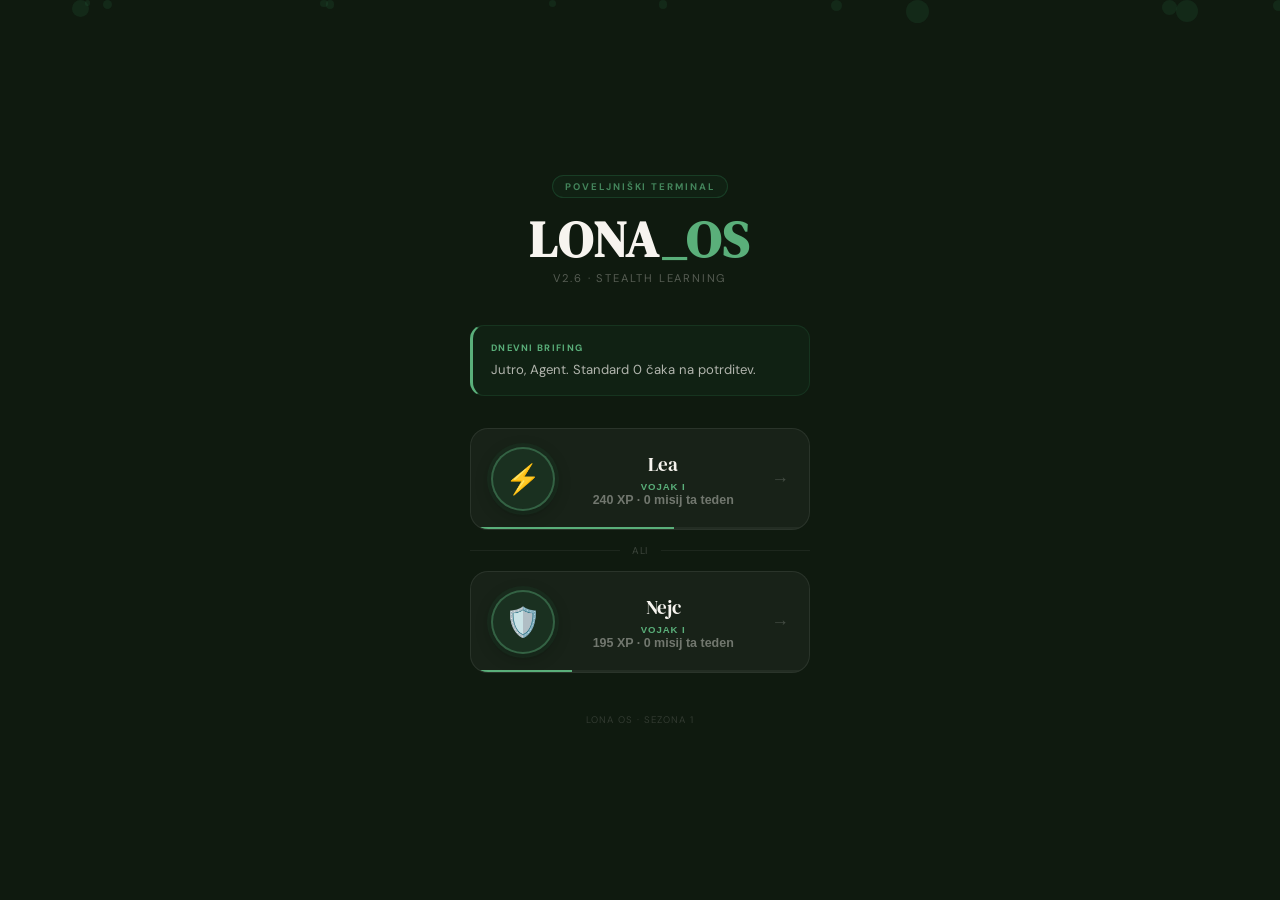
==== commit 7fbe1434: "Add files via upload" ====
--- a/index.html
+++ b/index.html
@@ -106,6 +106,65 @@
       </div>
     </section>
 
+    <!-- ── BANKA LONA ─────────────────────────────────────── -->
+    <section class="card" style="border-color:rgba(255,214,10,.4)">
+      <div id="bank-panel"><!-- Generira bank.js --></div>
+    </section>
+
+    <!-- ── EQ OPERACIJE ─────────────────────────────────────── -->
+    <section>
+      <div class="section-header">
+        <h3 class="section-header__title">🧠 EQ Operacije</h3>
+      </div>
+      <div class="missions-grid">
+
+        <button class="mission-btn" data-mission="nevtralizator"
+          style="background:#EDFFF3;border-color:#34C759;border-width:3px;box-shadow:0 5px 0 rgba(52,199,89,.3)">
+          <div class="mission-btn__top">
+            <span class="mission-btn__icon">🧘</span>
+            <span class="mission-btn__avail-dot"></span>
+          </div>
+          <p class="mission-btn__name">Nevtralizator</p>
+          <p class="mission-btn__xp" style="color:#34C759">+1 Joker</p>
+          <p class="mission-btn__sub">obvladal jezo</p>
+        </button>
+
+        <button class="mission-btn" data-mission="debriefing"
+          style="background:#EFF6FF;border-color:#007AFF;border-width:3px;box-shadow:0 5px 0 rgba(0,122,255,.25)">
+          <div class="mission-btn__top">
+            <span class="mission-btn__icon">📋</span>
+            <span class="mission-btn__avail-dot"></span>
+          </div>
+          <p class="mission-btn__name">Debriefing</p>
+          <p class="mission-btn__xp" style="color:#007AFF">+25 XP</p>
+          <p class="mission-btn__sub">analiza napake</p>
+        </button>
+
+        <button class="mission-btn" data-mission="intel_report"
+          style="background:#F5EEFF;border-color:#AF52DE;border-width:3px;box-shadow:0 5px 0 rgba(175,82,222,.25)">
+          <div class="mission-btn__top">
+            <span class="mission-btn__icon">🤝</span>
+            <span class="mission-btn__avail-dot"></span>
+          </div>
+          <p class="mission-btn__name">Intel Report</p>
+          <p class="mission-btn__xp" style="color:#AF52DE">+20 XP</p>
+          <p class="mission-btn__sub">1x na teden</p>
+        </button>
+
+        <button class="mission-btn" data-mission="advokat"
+          style="background:#FFF4E6;border-color:#FF9500;border-width:3px;box-shadow:0 5px 0 rgba(255,149,0,.25)">
+          <div class="mission-btn__top">
+            <span class="mission-btn__icon">⚖️</span>
+            <span class="mission-btn__avail-dot"></span>
+          </div>
+          <p class="mission-btn__name">Advokat</p>
+          <p class="mission-btn__xp" style="color:#FF9500">+30 XP</p>
+          <p class="mission-btn__sub">sestanek poveljstva</p>
+        </button>
+
+      </div>
+    </section>
+
     <!-- ── MISSIONS ─────────────────────────────────────── -->
     <section aria-label="Misije">
       <div class="section-header">
@@ -237,6 +296,8 @@
   <script src="engine/mastery.js"></script>
   <script src="engine/season.js"></script>
   <script src="engine/equipment.js"></script>
+  <script src="engine/eq.js"></script>
+  <script src="engine/bank.js"></script>
   <script src="engine/scholar.js"></script>
   <script src="engine.js"></script>
 
--- a/style.css
+++ b/style.css
@@ -683,3 +683,104 @@
 @keyframes fadeInUp { from{opacity:0;transform:translateY(8px)} to{opacity:1;transform:translateY(0)} }
 
 @media(min-width:600px) { :root { --px: 24px; } }
+
+/* ── BANKA LONA ────────────────────────────────────────────── */
+.bank-header { display:flex; align-items:center; gap:12px; margin-bottom:14px; }
+.bank-icon   { font-size:1.8rem; }
+.bank-title  { font-family:var(--font-display); font-size:1rem; font-weight:900; color:var(--ink-1); }
+.bank-sub    { font-size:.62rem; font-weight:700; letter-spacing:.08em; text-transform:uppercase; color:var(--ink-3); }
+.bank-deposits { display:flex; flex-direction:column; gap:8px; margin-bottom:14px; }
+.bank-deposit-row {
+  display:flex; align-items:center; gap:10px;
+  padding:12px 14px; border-radius:var(--r-lg);
+  background:var(--yellow-bg); border:2.5px solid rgba(255,214,10,.4);
+  box-shadow:0 3px 0 rgba(255,214,10,.2);
+}
+.bank-deposit__icon { font-size:1.2rem; flex-shrink:0; }
+.bank-deposit-form { }
+
+/* ── GLOBALNI HUB ──────────────────────────────────────────── */
+.hub-tabs {
+  display: flex; gap: 6px;
+  background: var(--bg-card);
+  padding: 6px; border-radius: var(--r-xl);
+  border: 2.5px solid rgba(0,0,0,.07);
+  box-shadow: var(--shadow-sm);
+}
+.hub-tab {
+  flex: 1; padding: 10px 6px; border-radius: var(--r-lg);
+  font-family: var(--font-display); font-size: .72rem; font-weight: 900;
+  color: var(--ink-3); transition: all var(--t); text-align: center;
+}
+.hub-tab--active {
+  background: var(--blue); color: white;
+  box-shadow: 0 3px 0 rgba(0,122,255,.35);
+}
+.hub-tab:not(.hub-tab--active):hover { background: var(--bg-subtle); color: var(--ink-1); }
+
+/* Kulturne misije */
+.cultural-sector {
+  background: var(--bg-card); border: 2.5px solid rgba(0,0,0,.07);
+  border-radius: var(--r-xl); padding: 16px;
+  box-shadow: var(--shadow-md);
+}
+.cultural-sector__header {
+  display: flex; align-items: center; gap: 12px; margin-bottom: 14px;
+}
+.cultural-sector__flag { font-size: 1.8rem; }
+.cultural-sector__name {
+  font-family: var(--font-display); font-size: .95rem; font-weight: 900; color: var(--ink-1);
+}
+.cultural-sector__sub {
+  font-size: .62rem; font-weight: 700; letter-spacing: .08em;
+  text-transform: uppercase; color: var(--ink-3);
+}
+.cultural-missions { display: flex; flex-direction: column; gap: 8px; }
+.cultural-mission-card {
+  background: var(--bg-subtle); border: 2px solid var(--ink-4);
+  border-radius: var(--r-lg); padding: 12px;
+  transition: all var(--t);
+}
+.cultural-mission-card:hover { border-color: var(--blue); background: var(--blue-bg); }
+.cmc-top { display: flex; align-items: center; gap: 10px; margin-bottom: 6px; }
+.cmc-icon { font-size: 1.4rem; flex-shrink: 0; }
+.cmc-info { flex: 1; }
+.cmc-name { font-size: .85rem; font-weight: 800; color: var(--ink-1); }
+.cmc-stars { font-size: .75rem; }
+.cmc-xp { font-family: var(--font-display); font-size: .88rem; font-weight: 900; color: var(--green); white-space: nowrap; }
+.cmc-desc { font-size: .75rem; font-weight: 600; color: var(--ink-2); margin-bottom: 8px; line-height: 1.4; }
+.cmc-add-btn {
+  width: 100%; padding: 9px; border-radius: var(--r-md);
+  background: var(--blue-bg); border: 2px solid rgba(0,122,255,.3);
+  color: var(--blue); font-size: .8rem; font-weight: 800;
+  font-family: var(--font-body); transition: all var(--t);
+  box-shadow: var(--shadow-sm);
+}
+.cmc-add-btn:hover { background: var(--blue); color: white; box-shadow: 0 3px 0 rgba(0,122,255,.35); }
+
+/* Weekly plan */
+.weekly-plan { background: var(--bg-card); border: 2.5px solid rgba(0,0,0,.07); border-radius: var(--r-xl); padding: 18px; box-shadow: var(--shadow-md); }
+.weekly-plan__title { font-family: var(--font-display); font-size:1rem; font-weight:900; color:var(--ink-1); margin-bottom:14px; }
+.day-row { display:flex; align-items:center; gap:8px; padding:8px 0; border-bottom:1px solid var(--bg-subtle); }
+.day-row:last-child { border-bottom:none; }
+.day-row__name { font-size:.7rem; font-weight:900; color:var(--ink-3); width:28px; flex-shrink:0; text-transform:uppercase; }
+.day-row__name--today { color:var(--green); }
+.day-row__missions { display:flex; gap:4px; flex:1; flex-wrap:wrap; }
+.day-mission-chip { font-size:.65rem; font-weight:800; padding:3px 8px; border-radius:var(--r-pill); cursor:pointer; background:var(--green-bg); color:var(--green); border:2px solid rgba(52,199,89,.2); transition:all var(--t); }
+.day-mission-chip:hover { background:var(--red-bg); color:var(--red); border-color:rgba(255,59,48,.2); }
+.day-row__add { font-size:.75rem; font-weight:900; color:var(--ink-4); cursor:pointer; padding:3px 8px; border-radius:var(--r-pill); border:2px dashed var(--ink-4); transition:all var(--t); white-space:nowrap; }
+.day-row__add:hover { border-color:var(--green); color:var(--green); }
+.briefing-btn { display:flex; align-items:center; justify-content:center; gap:10px; padding:14px; border-radius:var(--r-lg); background:var(--ink-1); color:white; font-family:var(--font-display); font-size:1rem; font-weight:900; border:none; cursor:pointer; transition:all var(--t); width:100%; box-shadow:0 4px 0 rgba(0,0,0,.2); }
+.briefing-btn:hover { transform:translateY(-2px); box-shadow:0 6px 0 rgba(0,0,0,.2); }
+.briefing-btn:active { transform:translateY(2px); box-shadow:none; }
+.mission-bank { background:var(--bg-card); border:2.5px solid rgba(0,0,0,.07); border-radius:var(--r-xl); padding:18px; box-shadow:var(--shadow-md); }
+.mission-bank__title { font-family:var(--font-display); font-size:1rem; font-weight:900; color:var(--ink-1); margin-bottom:14px; }
+.bank-grid { display:flex; flex-direction:column; gap:6px; }
+.bank-item { display:flex; align-items:center; gap:12px; padding:10px 12px; border-radius:var(--r-md); border:2px solid var(--ink-4); cursor:pointer; transition:all var(--t); background:var(--bg-subtle); box-shadow:var(--shadow-sm); }
+.bank-item:hover { background:var(--green-bg); border-color:var(--green); transform:translateY(-1px); }
+.bank-item__icon { font-size:1.1rem; flex-shrink:0; }
+.bank-item__info { flex:1; }
+.bank-item__name { font-size:.82rem; font-weight:800; color:var(--ink-1); }
+.bank-item__xp   { font-size:.65rem; font-weight:700; color:var(--green); }
+.bank-item__add  { font-size:.85rem; font-weight:900; color:var(--ink-4); width:24px; height:24px; border-radius:50%; border:2px solid var(--ink-4); display:flex; align-items:center; justify-content:center; transition:all var(--t); }
+.bank-item:hover .bank-item__add { border-color:var(--green); color:var(--green); }
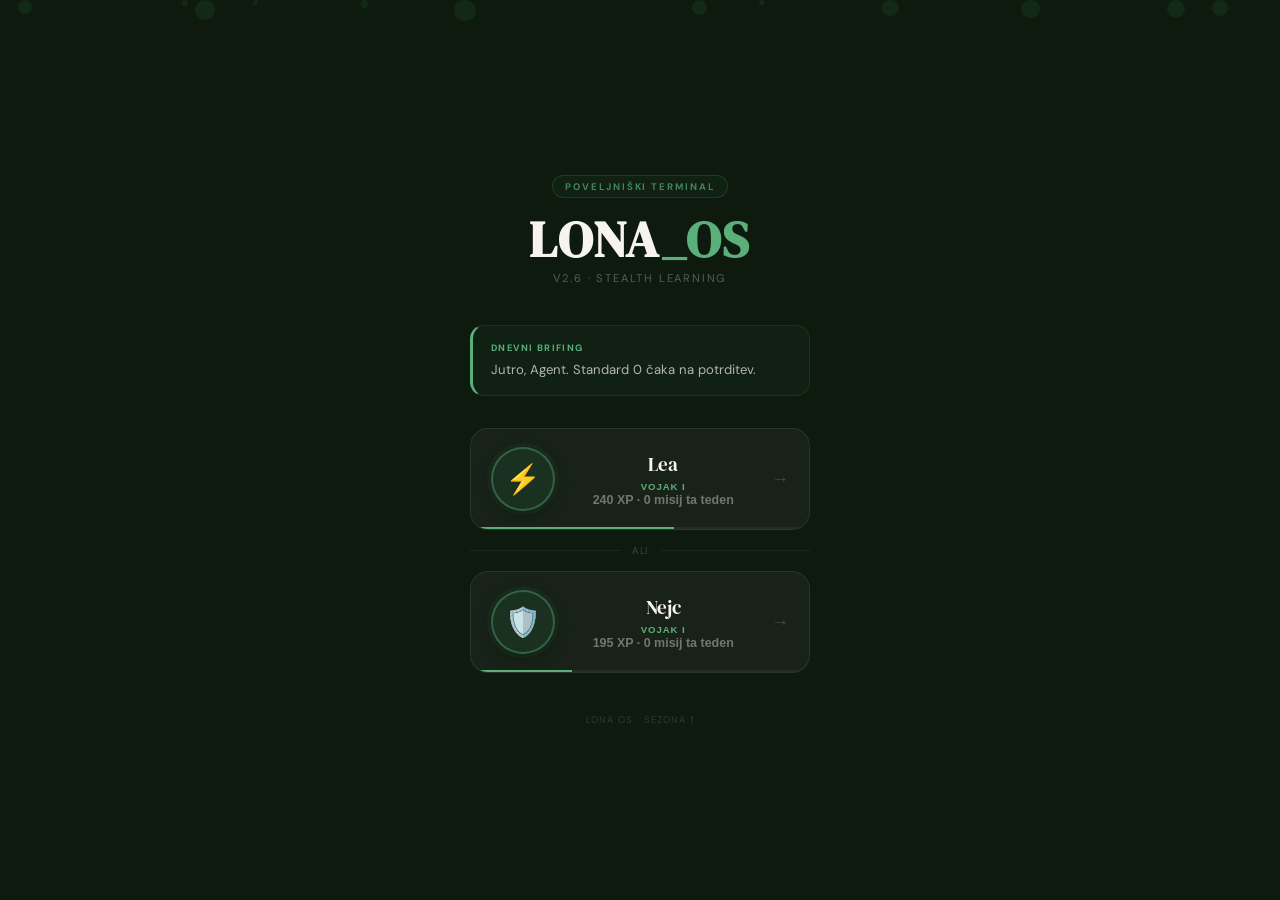
==== commit c15c7d3e: "Add files via upload" ====
--- a/index.html
+++ b/index.html
@@ -45,6 +45,12 @@
         <!-- Generira JS -->
       </div>
 
+      <!-- Atributi mini -->
+      <div class="cmd-attrs">
+        <p class="cmd-bonus__label" style="margin-bottom:6px">Atributi</p>
+        <div id="attrs-mini" class="attrs-mini-grid"></div>
+      </div>
+
       <!-- Ročni bonus -->
       <div class="cmd-bonus">
         <p class="cmd-bonus__label">Ročni bonus</p>
@@ -63,37 +69,7 @@
       <!-- Generira season.js -->
     </div>
 
-    <!-- ── GATEKEEPER ──────────────────────────────────── -->
-    <section class="card card--gatekeeper" aria-label="Standard 0">
-      <div class="card__header">
-        🛡️
-        <div>
-          <p class="card__eyebrow">Dnevni Protokol</p>
-          <h2 class="card__title">STANDARD 0: ODOBRENO</h2>
-        </div>
-        <label class="toggle" aria-label="Aktiviraj Standard 0">
-          <input type="checkbox" class="toggle__input" id="gatekeeper-toggle" />
-          <span class="toggle__track"><span class="toggle__thumb"></span></span>
-        </label>
-      </div>
-      <div class="checklist">
-        <label class="checklist__item">
-          <input type="checkbox" class="checklist__cb" />
-          <span class="checklist__box">✓</span>
-          <span class="checklist__label">Zobje</span>
-        </label>
-        <label class="checklist__item">
-          <input type="checkbox" class="checklist__cb" />
-          <span class="checklist__box">✓</span>
-          <span class="checklist__label">Pižama</span>
-        </label>
-        <label class="checklist__item">
-          <input type="checkbox" class="checklist__cb" />
-          <span class="checklist__box">✓</span>
-          <span class="checklist__label">Miza</span>
-        </label>
-      </div>
-    </section>
+
 
     <!-- ── ZAKLADNICA ─────────────────────────────────────────── -->
     <section>
@@ -103,6 +79,83 @@
       <div class="treasury" id="treasury">
         <!-- Generira JS -->
         <div style="text-align:center;padding:20px;color:#8A8480;font-size:.85rem">Nalaganje...</div>
+      </div>
+    </section>
+
+    <!-- ── OUTDOOR MISIJE ─────────────────────────────────── -->
+    <section>
+      <div class="section-header">
+        <h3 class="section-header__title">🌿 Outdoor Misije</h3>
+        <span class="section-header__badge" style="background:#FF9500">Zunaj</span>
+      </div>
+      <div class="missions-grid">
+
+        <button class="mission-btn" data-mission="listi"
+          style="background:#EDFFF3;border-color:#34C759;border-width:3px;box-shadow:0 5px 0 rgba(52,199,89,.3)">
+          <div class="mission-btn__top">
+            <span class="mission-btn__icon">🍃</span>
+            <span class="mission-btn__avail-dot"></span>
+          </div>
+          <p class="mission-btn__name">List Detektiv</p>
+          <p class="mission-btn__xp" style="color:#34C759">+20 XP</p>
+          <p class="mission-btn__sub">⚡ 5-10 min · zunaj</p>
+        </button>
+
+        <button class="mission-btn" data-mission="pot"
+          style="background:#FFF4E6;border-color:#FF9500;border-width:3px;box-shadow:0 5px 0 rgba(255,149,0,.25)">
+          <div class="mission-btn__top">
+            <span class="mission-btn__icon">🧹</span>
+            <span class="mission-btn__avail-dot"></span>
+          </div>
+          <p class="mission-btn__name">Počisti Pot</p>
+          <p class="mission-btn__xp" style="color:#FF9500">+25 XP</p>
+          <p class="mission-btn__sub">⚡ 10 min · zunaj</p>
+        </button>
+
+        <button class="mission-btn" data-mission="vrt"
+          style="background:#EDFFF3;border-color:#34C759;border-width:3px;box-shadow:0 5px 0 rgba(52,199,89,.3)">
+          <div class="mission-btn__top">
+            <span class="mission-btn__icon">🌱</span>
+            <span class="mission-btn__avail-dot"></span>
+          </div>
+          <p class="mission-btn__name">Vrtnar</p>
+          <p class="mission-btn__xp" style="color:#34C759">+35 XP</p>
+          <p class="mission-btn__sub">🕐 20 min · zunaj</p>
+        </button>
+
+        <button class="mission-btn" data-mission="narava_foto"
+          style="background:#EFF6FF;border-color:#007AFF;border-width:3px;box-shadow:0 5px 0 rgba(0,122,255,.25)">
+          <div class="mission-btn__top">
+            <span class="mission-btn__icon">📸</span>
+            <span class="mission-btn__avail-dot"></span>
+          </div>
+          <p class="mission-btn__name">Narava Foto</p>
+          <p class="mission-btn__xp" style="color:#007AFF">+30 XP</p>
+          <p class="mission-btn__sub">🕐 15 min · zunaj</p>
+        </button>
+
+        <button class="mission-btn" data-mission="orientacija_out"
+          style="background:#FFF4E6;border-color:#FF9500;border-width:3px;box-shadow:0 5px 0 rgba(255,149,0,.25)">
+          <div class="mission-btn__top">
+            <span class="mission-btn__icon">🧭</span>
+            <span class="mission-btn__avail-dot"></span>
+          </div>
+          <p class="mission-btn__name">Orientacija</p>
+          <p class="mission-btn__xp" style="color:#FF9500">+40 XP</p>
+          <p class="mission-btn__sub">🕐 30 min · zunaj</p>
+        </button>
+
+        <button class="mission-btn" data-mission="taborisce"
+          style="background:#FFF0EE;border-color:#FF3B30;border-width:3px;box-shadow:0 5px 0 rgba(255,59,48,.25)">
+          <div class="mission-btn__top">
+            <span class="mission-btn__icon">🏕️</span>
+            <span class="mission-btn__avail-dot"></span>
+          </div>
+          <p class="mission-btn__name">Vzpostavi Taborišče</p>
+          <p class="mission-btn__xp" style="color:#FF3B30">+50 XP</p>
+          <p class="mission-btn__sub">🏕️ 1h+ · zunaj</p>
+        </button>
+
       </div>
     </section>
 
@@ -298,6 +351,7 @@
   <script src="engine/equipment.js"></script>
   <script src="engine/eq.js"></script>
   <script src="engine/bank.js"></script>
+  <script src="engine/attributes.js"></script>
   <script src="engine/scholar.js"></script>
   <script src="engine.js"></script>
 
--- a/style.css
+++ b/style.css
@@ -784,3 +784,164 @@
 .bank-item__xp   { font-size:.65rem; font-weight:700; color:var(--green); }
 .bank-item__add  { font-size:.85rem; font-weight:900; color:var(--ink-4); width:24px; height:24px; border-radius:50%; border:2px solid var(--ink-4); display:flex; align-items:center; justify-content:center; transition:all var(--t); }
 .bank-item:hover .bank-item__add { border-color:var(--green); color:var(--green); }
+
+/* ── GIBALNI ATRIBUTI ──────────────────────────────────────── */
+.attr-row {
+  display: flex; align-items: center; gap: 12px;
+  padding: 10px 0; border-bottom: 1px solid #F2F2F7;
+}
+.attr-row:last-child { border-bottom: none; }
+.attr-row__left  { display: flex; align-items: center; gap: 10px; width: 140px; flex-shrink: 0; }
+.attr-row__icon  { font-size: 1.3rem; flex-shrink: 0; }
+.attr-row__label { font-size: .78rem; font-weight: 800; color: #1C1C1E; }
+.attr-row__title { font-size: .62rem; font-weight: 700; }
+.attr-row__right { flex: 1; display: flex; align-items: center; gap: 8px; }
+.attr-bar {
+  flex: 1; height: 10px; background: #F2F2F7;
+  border-radius: 20px; overflow: hidden; border: 2px solid #C7C7CC;
+}
+.attr-bar__fill { height: 100%; border-radius: 20px; transition: width .8s ease; }
+.attr-row__bonus { font-size: .65rem; font-weight: 800; color: #8E8E93; white-space: nowrap; min-width: 44px; text-align: right; }
+
+/* Mini attrs v commander panelu */
+.cmd-attrs { margin-bottom: 4px; }
+.attrs-mini-grid { display: flex; gap: 8px; align-items: flex-end; height: 48px; }
+.attr-mini { display: flex; flex-direction: column; align-items: center; gap: 3px; flex: 1; }
+.attr-mini__bar { width: 100%; border-radius: 4px 4px 0 0; min-height: 8px; transition: height .6s ease; }
+.attr-mini__icon { font-size: .75rem; line-height: 1; }
+
+/* ══════════════════════════════════════════════════════════
+   JUICE ANIMACIJE v2 — Game Feel Package
+   ══════════════════════════════════════════════════════════ */
+
+/* ── 1. STAGGERED PAGE LOAD ────────────────────────────────── */
+@keyframes section-in {
+  from { opacity: 0; transform: translateY(24px) scale(.97); }
+  to   { opacity: 1; transform: translateY(0) scale(1); }
+}
+.main-scroll > * {
+  animation: section-in .4s cubic-bezier(.17,.67,.35,1.1) both;
+}
+.main-scroll > *:nth-child(1) { animation-delay: .05s; }
+.main-scroll > *:nth-child(2) { animation-delay: .12s; }
+.main-scroll > *:nth-child(3) { animation-delay: .19s; }
+.main-scroll > *:nth-child(4) { animation-delay: .26s; }
+.main-scroll > *:nth-child(5) { animation-delay: .33s; }
+.main-scroll > *:nth-child(6) { animation-delay: .40s; }
+.main-scroll > *:nth-child(7) { animation-delay: .47s; }
+.main-scroll > *:nth-child(8) { animation-delay: .54s; }
+
+/* ── 2. MISSION BTN BOUNCE (Mario squish) ──────────────────── */
+.mission-btn--available:hover,
+.mission-btn--special:hover,
+.mission-btn--mastery:hover {
+  transform: translateY(-4px) scaleX(1.04) scaleY(.96) !important;
+}
+.mission-btn--available:active,
+.mission-btn--special:active,
+.mission-btn--mastery:active {
+  transform: translateY(3px) scaleX(.96) scaleY(1.04) !important;
+  box-shadow: none !important;
+}
+@keyframes btn-pop {
+  0%   { transform: scale(1); }
+  30%  { transform: scaleX(1.12) scaleY(.88); }
+  60%  { transform: scaleX(.94) scaleY(1.06); }
+  80%  { transform: scaleX(1.03) scaleY(.97); }
+  100% { transform: scale(1); }
+}
+.mission-btn--pop { animation: btn-pop .35s cubic-bezier(.17,.67,.35,1.3); }
+
+/* ── 3. XP BAR FILL ANIMACIJA ──────────────────────────────── */
+@keyframes xp-bar-bounce {
+  0%   { transform: scaleX(1); }
+  50%  { transform: scaleX(1.02); }
+  75%  { transform: scaleX(.99); }
+  100% { transform: scaleX(1); }
+}
+.xp-bar-animate {
+  animation: xp-bar-bounce .5s ease .3s;
+  transform-origin: left center;
+}
+
+/* ── 4. JOKER KARTA ČEZ ZASLON ─────────────────────────────── */
+.joker-fly {
+  position: fixed; z-index: 9800;
+  font-size: 5rem; line-height: 1;
+  pointer-events: none;
+  animation: joker-fly-anim .7s cubic-bezier(.2,.8,.3,1.2) forwards;
+}
+@keyframes joker-fly-anim {
+  0%   { bottom: -80px; left: 50%; transform: translateX(-50%) rotate(-20deg) scale(.5); opacity: 1; }
+  50%  { transform: translateX(-50%) rotate(15deg) scale(1.3); }
+  80%  { transform: translateX(-50%) rotate(-5deg) scale(1.1); opacity: 1; }
+  100% { bottom: 60%; transform: translateX(-50%) rotate(0deg) scale(1); opacity: 0; }
+}
+
+/* ── 5. LOGIN AGENT KARTE ──────────────────────────────────── */
+@keyframes card-drop {
+  0%   { opacity: 0; transform: translateY(-30px) rotate(-3deg); }
+  60%  { transform: translateY(6px) rotate(1deg); opacity: 1; }
+  80%  { transform: translateY(-3px) rotate(-.5deg); }
+  100% { transform: translateY(0) rotate(0deg); opacity: 1; }
+}
+.agent-card:nth-child(1) { animation: card-drop .5s cubic-bezier(.17,.67,.35,1.2) .1s both; }
+.agent-card:nth-child(3) { animation: card-drop .5s cubic-bezier(.17,.67,.35,1.2) .2s both; }
+
+/* ── 6. RANK UP SCREEN FLASH ───────────────────────────────── */
+.screen-flash {
+  position: fixed; inset: 0; z-index: 9400;
+  pointer-events: none;
+  animation: screen-flash-anim .5s ease forwards;
+}
+@keyframes screen-flash-anim {
+  0%   { background: rgba(255,214,10,0); }
+  20%  { background: rgba(255,214,10,.6); }
+  100% { background: rgba(255,214,10,0); }
+}
+@keyframes rankup-shake {
+  0%,100% { transform: translateX(0); }
+  20%     { transform: translateX(-8px) rotate(-1deg); }
+  40%     { transform: translateX(8px) rotate(1deg); }
+  60%     { transform: translateX(-5px); }
+  80%     { transform: translateX(5px); }
+}
+.rankup-modal__box { animation: dialog-in .3s cubic-bezier(.17,.67,.35,1.3), rankup-shake .4s ease .3s; }
+
+/* ── 7. COOLDOWN TICK ──────────────────────────────────────── */
+@keyframes tick-pulse {
+  0%,100% { opacity: 1; }
+  50%     { opacity: .4; }
+}
+.mission-btn__cooldown { animation: tick-pulse 1s ease-in-out infinite; }
+
+/* ── 8. MISSION COMPLETE DIM ───────────────────────────────── */
+.mission-dim {
+  position: fixed; inset: 0; z-index: 7500;
+  background: rgba(28,28,46,.5);
+  backdrop-filter: blur(2px);
+  pointer-events: none;
+  animation: fadeIn .2s ease forwards;
+}
+
+/* ── 9. TREASURE PARTICLES ─────────────────────────────────── */
+.treasure-particle {
+  position: fixed; z-index: 9200;
+  font-size: 1.2rem; pointer-events: none;
+  animation: particle-burst linear forwards;
+}
+@keyframes particle-burst {
+  0%   { opacity: 1; transform: translate(0,0) scale(1) rotate(0deg); }
+  100% { opacity: 0; transform: var(--tx) scale(0) rotate(var(--rot)); }
+}
+
+/* ── 10. GATEKEEPER CHECKBOX BOUNCE ────────────────────────── */
+@keyframes check-bounce {
+  0%   { transform: scale(0) rotate(-10deg); }
+  50%  { transform: scale(1.3) rotate(5deg); }
+  75%  { transform: scale(.9) rotate(-2deg); }
+  100% { transform: scale(1) rotate(0deg); }
+}
+.checklist__cb:checked ~ .checklist__box {
+  animation: check-bounce .35s cubic-bezier(.17,.67,.35,1.4);
+}
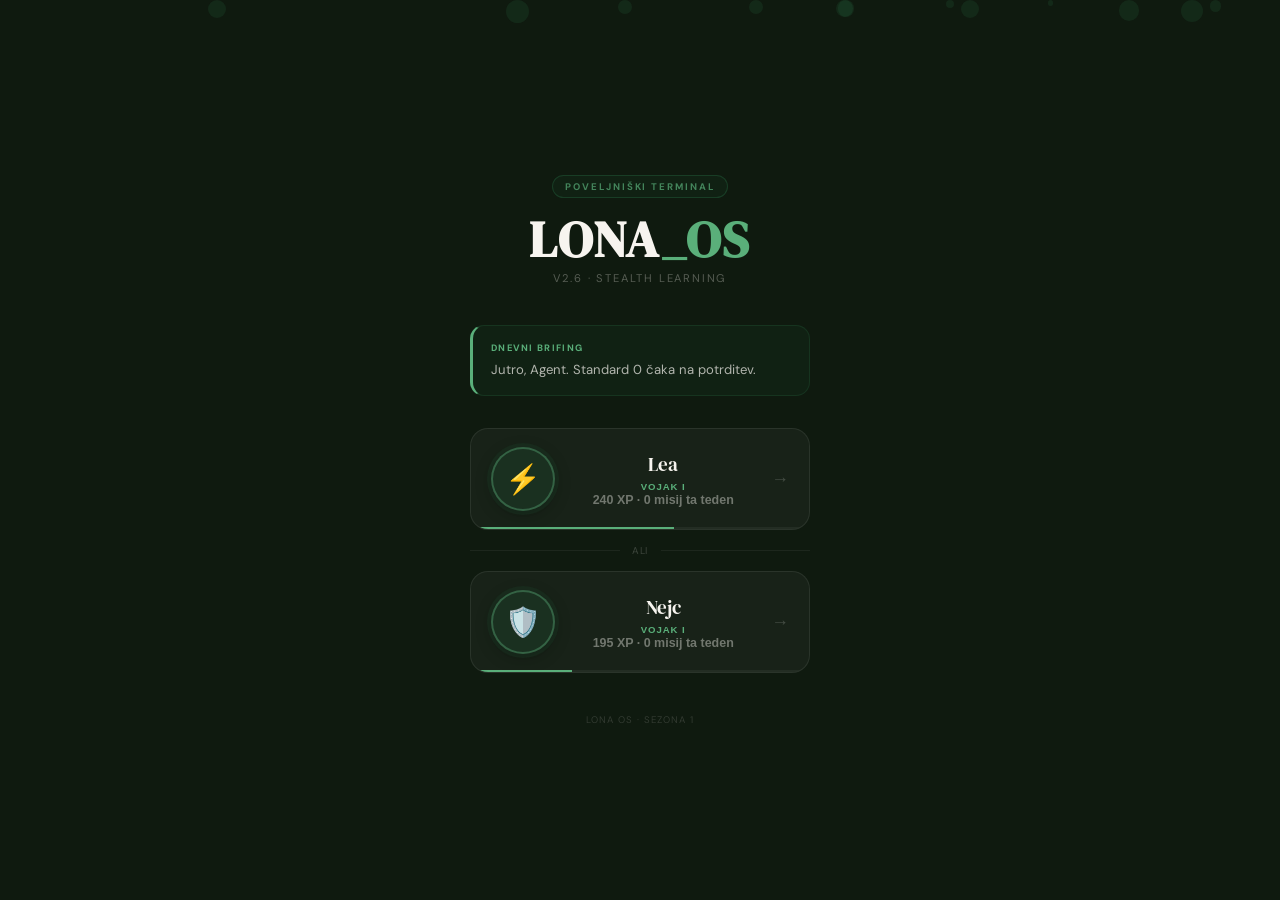
==== commit 2e417f34: "Add files via upload" ====
--- a/index.html
+++ b/index.html
@@ -92,6 +92,7 @@
 
         <button class="mission-btn" data-mission="listi"
           style="background:#EDFFF3;border-color:#34C759;border-width:3px;box-shadow:0 5px 0 rgba(52,199,89,.3)">
+          <div class="mission-btn-inner">
           <div class="mission-btn__top">
             <span class="mission-btn__icon">🍃</span>
             <span class="mission-btn__avail-dot"></span>
@@ -99,10 +100,12 @@
           <p class="mission-btn__name">List Detektiv</p>
           <p class="mission-btn__xp" style="color:#34C759">+20 XP</p>
           <p class="mission-btn__sub">⚡ 5-10 min · zunaj</p>
+                  </div>
         </button>
 
         <button class="mission-btn" data-mission="pot"
           style="background:#FFF4E6;border-color:#FF9500;border-width:3px;box-shadow:0 5px 0 rgba(255,149,0,.25)">
+          <div class="mission-btn-inner">
           <div class="mission-btn__top">
             <span class="mission-btn__icon">🧹</span>
             <span class="mission-btn__avail-dot"></span>
@@ -110,10 +113,12 @@
           <p class="mission-btn__name">Počisti Pot</p>
           <p class="mission-btn__xp" style="color:#FF9500">+25 XP</p>
           <p class="mission-btn__sub">⚡ 10 min · zunaj</p>
+                  </div>
         </button>
 
         <button class="mission-btn" data-mission="vrt"
           style="background:#EDFFF3;border-color:#34C759;border-width:3px;box-shadow:0 5px 0 rgba(52,199,89,.3)">
+          <div class="mission-btn-inner">
           <div class="mission-btn__top">
             <span class="mission-btn__icon">🌱</span>
             <span class="mission-btn__avail-dot"></span>
@@ -121,10 +126,12 @@
           <p class="mission-btn__name">Vrtnar</p>
           <p class="mission-btn__xp" style="color:#34C759">+35 XP</p>
           <p class="mission-btn__sub">🕐 20 min · zunaj</p>
+                  </div>
         </button>
 
         <button class="mission-btn" data-mission="narava_foto"
           style="background:#EFF6FF;border-color:#007AFF;border-width:3px;box-shadow:0 5px 0 rgba(0,122,255,.25)">
+          <div class="mission-btn-inner">
           <div class="mission-btn__top">
             <span class="mission-btn__icon">📸</span>
             <span class="mission-btn__avail-dot"></span>
@@ -132,10 +139,12 @@
           <p class="mission-btn__name">Narava Foto</p>
           <p class="mission-btn__xp" style="color:#007AFF">+30 XP</p>
           <p class="mission-btn__sub">🕐 15 min · zunaj</p>
+                  </div>
         </button>
 
         <button class="mission-btn" data-mission="orientacija_out"
           style="background:#FFF4E6;border-color:#FF9500;border-width:3px;box-shadow:0 5px 0 rgba(255,149,0,.25)">
+          <div class="mission-btn-inner">
           <div class="mission-btn__top">
             <span class="mission-btn__icon">🧭</span>
             <span class="mission-btn__avail-dot"></span>
@@ -143,10 +152,12 @@
           <p class="mission-btn__name">Orientacija</p>
           <p class="mission-btn__xp" style="color:#FF9500">+40 XP</p>
           <p class="mission-btn__sub">🕐 30 min · zunaj</p>
+                  </div>
         </button>
 
         <button class="mission-btn" data-mission="taborisce"
           style="background:#FFF0EE;border-color:#FF3B30;border-width:3px;box-shadow:0 5px 0 rgba(255,59,48,.25)">
+          <div class="mission-btn-inner">
           <div class="mission-btn__top">
             <span class="mission-btn__icon">🏕️</span>
             <span class="mission-btn__avail-dot"></span>
@@ -154,6 +165,7 @@
           <p class="mission-btn__name">Vzpostavi Taborišče</p>
           <p class="mission-btn__xp" style="color:#FF3B30">+50 XP</p>
           <p class="mission-btn__sub">🏕️ 1h+ · zunaj</p>
+                  </div>
         </button>
 
       </div>
@@ -173,6 +185,7 @@
 
         <button class="mission-btn" data-mission="nevtralizator"
           style="background:#EDFFF3;border-color:#34C759;border-width:3px;box-shadow:0 5px 0 rgba(52,199,89,.3)">
+          <div class="mission-btn-inner">
           <div class="mission-btn__top">
             <span class="mission-btn__icon">🧘</span>
             <span class="mission-btn__avail-dot"></span>
@@ -180,10 +193,12 @@
           <p class="mission-btn__name">Nevtralizator</p>
           <p class="mission-btn__xp" style="color:#34C759">+1 Joker</p>
           <p class="mission-btn__sub">obvladal jezo</p>
+                  </div>
         </button>
 
         <button class="mission-btn" data-mission="debriefing"
           style="background:#EFF6FF;border-color:#007AFF;border-width:3px;box-shadow:0 5px 0 rgba(0,122,255,.25)">
+          <div class="mission-btn-inner">
           <div class="mission-btn__top">
             <span class="mission-btn__icon">📋</span>
             <span class="mission-btn__avail-dot"></span>
@@ -191,10 +206,12 @@
           <p class="mission-btn__name">Debriefing</p>
           <p class="mission-btn__xp" style="color:#007AFF">+25 XP</p>
           <p class="mission-btn__sub">analiza napake</p>
+                  </div>
         </button>
 
         <button class="mission-btn" data-mission="intel_report"
           style="background:#F5EEFF;border-color:#AF52DE;border-width:3px;box-shadow:0 5px 0 rgba(175,82,222,.25)">
+          <div class="mission-btn-inner">
           <div class="mission-btn__top">
             <span class="mission-btn__icon">🤝</span>
             <span class="mission-btn__avail-dot"></span>
@@ -202,10 +219,12 @@
           <p class="mission-btn__name">Intel Report</p>
           <p class="mission-btn__xp" style="color:#AF52DE">+20 XP</p>
           <p class="mission-btn__sub">1x na teden</p>
+                  </div>
         </button>
 
         <button class="mission-btn" data-mission="advokat"
           style="background:#FFF4E6;border-color:#FF9500;border-width:3px;box-shadow:0 5px 0 rgba(255,149,0,.25)">
+          <div class="mission-btn-inner">
           <div class="mission-btn__top">
             <span class="mission-btn__icon">⚖️</span>
             <span class="mission-btn__avail-dot"></span>
@@ -213,6 +232,7 @@
           <p class="mission-btn__name">Advokat</p>
           <p class="mission-btn__xp" style="color:#FF9500">+30 XP</p>
           <p class="mission-btn__sub">sestanek poveljstva</p>
+                  </div>
         </button>
 
       </div>
@@ -229,6 +249,7 @@
 
         <!-- LOCKED -->
         <button class="mission-btn mission-btn--locked" data-mission="sesanje" disabled aria-label="Sesanje – zaklenjeno">
+          <div class="mission-btn-inner">
           <div class="mission-btn__top">
             <span class="mission-btn__icon">🌬️</span>
             <span class="mission-btn__lock">🔒</span>
@@ -238,10 +259,12 @@
           <p class="mission-btn__cooldown">⏱ 72h Cooldown</p>
           <!-- Joker unlock option -->
           <span class="mission-btn__joker-hint">🃏 Joker?</span>
+                  </div>
         </button>
 
         <!-- AVAILABLE -->
         <button class="mission-btn mission-btn--available" data-mission="posoda" aria-label="Pomivalni Stroj">
+          <div class="mission-btn-inner">
           <div class="mission-btn__top">
             <span class="mission-btn__icon">🍽️</span>
             <span class="mission-btn__avail-dot" aria-hidden="true"></span>
@@ -249,10 +272,12 @@
           <p class="mission-btn__name">Pomivalni Stroj</p>
           <p class="mission-btn__xp">+15 XP</p>
           <p class="mission-btn__sub">Pritisni za potrditev</p>
+                  </div>
         </button>
 
         <!-- SPECIAL / SCOUT BONUS -->
         <button class="mission-btn mission-btn--special" data-mission="perilo" aria-label="Gora Perila">
+          <div class="mission-btn-inner">
           <div class="mission-btn__top">
             <span class="mission-btn__icon">🧺</span>
             <span class="mission-btn__lightning">⚡</span>
@@ -260,9 +285,11 @@
           <p class="mission-btn__name">Gora Perila</p>
           <p class="mission-btn__xp">+30 XP</p>
           <p class="mission-btn__sub">Pritisni za potrditev</p>
+                  </div>
         </button>
 
         <button class="mission-btn mission-btn--available" data-mission="kuhanje" aria-label="Kuhanje">
+          <div class="mission-btn-inner">
           <div class="mission-btn__top">
             <span class="mission-btn__icon">🍳</span>
             <span class="mission-btn__avail-dot"></span>
@@ -270,9 +297,11 @@
           <p class="mission-btn__name">Kuhanje</p>
           <p class="mission-btn__xp">+40 XP</p>
           <p class="mission-btn__sub">Pritisni za potrditev</p>
+                  </div>
         </button>
 
         <button class="mission-btn mission-btn--available" data-mission="wc" aria-label="WC Čiščenje">
+          <div class="mission-btn-inner">
           <div class="mission-btn__top">
             <span class="mission-btn__icon">🚽</span>
             <span class="mission-btn__avail-dot"></span>
@@ -280,9 +309,11 @@
           <p class="mission-btn__name">WC Čiščenje</p>
           <p class="mission-btn__xp">+20 XP</p>
           <p class="mission-btn__sub">Pritisni za potrditev</p>
+                  </div>
         </button>
 
         <button class="mission-btn mission-btn--available" data-mission="izvidnik" aria-label="Izvidniški bonus" style="border-color:rgba(196,125,26,.3);background:#FDF3E3">
+          <div class="mission-btn-inner">
           <div class="mission-btn__top">
             <span class="mission-btn__icon">👁️</span>
             <span class="mission-btn__avail-dot"></span>
@@ -290,9 +321,11 @@
           <p class="mission-btn__name">Izvidnik</p>
           <p class="mission-btn__xp" style="color:#C47D1A">? XP</p>
           <p class="mission-btn__sub" style="color:#C47D1A;font-weight:600">sam je opazil</p>
+                  </div>
         </button>
 
         <button class="mission-btn mission-btn--available" data-mission="skupna" aria-label="Skupna misija" style="border-color:rgba(37,99,235,.3);background:#EEF3FD">
+          <div class="mission-btn-inner">
           <div class="mission-btn__top">
             <span class="mission-btn__icon">🤝</span>
             <span class="mission-btn__avail-dot"></span>
@@ -300,9 +333,11 @@
           <p class="mission-btn__name">Skupna misija</p>
           <p class="mission-btn__xp" style="color:#2563EB">+30 XP</p>
           <p class="mission-btn__sub" style="color:#2563EB;font-weight:600">oba dobita XP</p>
+                  </div>
         </button>
 
         <button class="mission-btn mission-btn--available" data-mission="skrivna_wc" aria-label="Skrivna misija">
+          <div class="mission-btn-inner">
           <div class="mission-btn__top">
             <span class="mission-btn__icon">🎲</span>
             <span class="mission-btn__avail-dot"></span>
@@ -310,6 +345,7 @@
           <p class="mission-btn__name">Skrivna misija</p>
           <p class="mission-btn__xp">? XP</p>
           <p class="mission-btn__sub" style="color:#C47D1A;font-weight:600">naključna misija</p>
+                  </div>
         </button>
 
       </div></div>
--- a/style.css
+++ b/style.css
@@ -945,3 +945,152 @@
 .checklist__cb:checked ~ .checklist__box {
   animation: check-bounce .35s cubic-bezier(.17,.67,.35,1.4);
 }
+
+/* ══════════════════════════════════════════════════════════
+   QUEST KARTICE — Game Depth v3
+   ══════════════════════════════════════════════════════════ */
+
+/* Misije — 3D quest kartica stil */
+.missions-grid {
+  grid-template-columns: repeat(2, 1fr) !important;
+  gap: 12px !important;
+}
+
+.mission-btn {
+  border-radius: 24px !important;
+  padding: 0 !important;
+  overflow: hidden !important;
+  border: none !important;
+  box-shadow: none !important;
+  background: none !important;
+  position: relative;
+}
+
+/* Inner wrapper — 3D efekt */
+.mission-btn-inner {
+  width: 100%;
+  padding: 20px 12px 16px;
+  border-radius: 22px;
+  border: 3px solid transparent;
+  display: flex; flex-direction: column; align-items: center;
+  gap: 5px; text-align: center;
+  position: relative; z-index: 1;
+  transition: transform 120ms ease;
+}
+
+/* Spodnja senca — 3D base */
+.mission-btn::after {
+  content: '';
+  position: absolute; inset: 0;
+  border-radius: 24px;
+  transform: translateY(5px);
+  z-index: 0;
+  filter: brightness(.65);
+  transition: transform 120ms ease;
+}
+
+.mission-btn:active .mission-btn-inner { transform: translateY(4px); }
+.mission-btn:active::after             { transform: translateY(2px); }
+.mission-btn:hover  .mission-btn-inner { transform: translateY(-2px); }
+
+/* Barve po tipu */
+.mission-btn--available .mission-btn-inner {
+  background: linear-gradient(160deg, #4CD964 0%, #2DB84B 100%);
+  border-color: rgba(255,255,255,.3);
+}
+.mission-btn--available::after { background: #1A8A33; }
+.mission-btn--available .mission-btn__name { color: #fff; }
+.mission-btn--available .mission-btn__xp   { color: #FFD60A; }
+.mission-btn--available .mission-btn__sub  { color: rgba(255,255,255,.7); }
+
+.mission-btn--special .mission-btn-inner {
+  background: linear-gradient(160deg, #5AC8FA 0%, #007AFF 100%);
+  border-color: rgba(255,255,255,.3);
+}
+.mission-btn--special::after { background: #0055CC; }
+.mission-btn--special .mission-btn__name { color: #fff; }
+.mission-btn--special .mission-btn__xp   { color: #FFD60A; }
+.mission-btn--special .mission-btn__sub  { color: rgba(255,255,255,.7); }
+
+.mission-btn--locked .mission-btn-inner {
+  background: linear-gradient(160deg, #C7C7CC 0%, #A8A8B0 100%);
+  border-color: rgba(255,255,255,.2);
+}
+.mission-btn--locked::after { background: #6E6E76; }
+.mission-btn--locked .mission-btn__name { color: rgba(255,255,255,.6); }
+.mission-btn--locked .mission-btn__xp   { color: rgba(255,255,255,.4); }
+
+/* EQ misije */
+.mission-btn[data-mission="nevtralizator"] .mission-btn-inner { background: linear-gradient(160deg, #4CD964, #2DB84B); }
+.mission-btn[data-mission="nevtralizator"]::after { background: #1A8A33; }
+.mission-btn[data-mission="debriefing"] .mission-btn-inner { background: linear-gradient(160deg, #5AC8FA, #007AFF); }
+.mission-btn[data-mission="debriefing"]::after { background: #0055CC; }
+.mission-btn[data-mission="intel_report"] .mission-btn-inner { background: linear-gradient(160deg, #CF8FFF, #AF52DE); }
+.mission-btn[data-mission="intel_report"]::after { background: #7B2BAE; }
+.mission-btn[data-mission="advokat"] .mission-btn-inner { background: linear-gradient(160deg, #FFB340, #FF9500); }
+.mission-btn[data-mission="advokat"]::after { background: #CC7000; }
+
+/* Outdoor misije */
+.mission-btn[data-mission="listi"] .mission-btn-inner,
+.mission-btn[data-mission="vrt"] .mission-btn-inner { background: linear-gradient(160deg, #4CD964, #2DB84B); }
+.mission-btn[data-mission="listi"]::after,
+.mission-btn[data-mission="vrt"]::after { background: #1A8A33; }
+
+.mission-btn[data-mission="pot"] .mission-btn-inner,
+.mission-btn[data-mission="orientacija_out"] .mission-btn-inner { background: linear-gradient(160deg, #FFB340, #FF9500); }
+.mission-btn[data-mission="pot"]::after,
+.mission-btn[data-mission="orientacija_out"]::after { background: #CC7000; }
+
+.mission-btn[data-mission="narava_foto"] .mission-btn-inner { background: linear-gradient(160deg, #5AC8FA, #007AFF); }
+.mission-btn[data-mission="narava_foto"]::after { background: #0055CC; }
+
+.mission-btn[data-mission="taborisce"] .mission-btn-inner { background: linear-gradient(160deg, #FF6B6B, #FF3B30); }
+.mission-btn[data-mission="taborisce"]::after { background: #CC1A10; }
+
+.mission-btn[data-mission="skupna"] .mission-btn-inner { background: linear-gradient(160deg, #CF8FFF, #AF52DE); }
+.mission-btn[data-mission="skupna"]::after { background: #7B2BAE; }
+.mission-btn[data-mission="skupna"] .mission-btn__name { color: #fff; }
+.mission-btn[data-mission="skupna"] .mission-btn__xp { color: #FFD60A; }
+
+.mission-btn[data-mission="izvidnik"] .mission-btn-inner { background: linear-gradient(160deg, #FFE566, #FFD60A); }
+.mission-btn[data-mission="izvidnik"]::after { background: #CCA800; }
+.mission-btn[data-mission="izvidnik"] .mission-btn__name { color: #1C1C1E; }
+.mission-btn[data-mission="izvidnik"] .mission-btn__xp { color: #FF9500; }
+
+.mission-btn[data-mission="skrivna_wc"] .mission-btn-inner { background: linear-gradient(160deg, #FF6B9D, #FF2D55); }
+.mission-btn[data-mission="skrivna_wc"]::after { background: #CC0033; }
+.mission-btn[data-mission="skrivna_wc"] .mission-btn__name { color: #fff; }
+.mission-btn[data-mission="skrivna_wc"] .mission-btn__xp { color: #FFD60A; }
+
+/* Ikona — večja */
+.mission-btn__icon { font-size: 2.8rem !important; line-height: 1; }
+
+/* XP coin badge */
+.mission-btn__xp {
+  font-family: var(--font-display) !important;
+  font-size: 1.1rem !important;
+  font-weight: 900 !important;
+  text-shadow: 0 1px 3px rgba(0,0,0,.2);
+}
+
+/* Avail dot na beli */
+.mission-btn__avail-dot {
+  background: #FFD60A !important;
+  border-color: rgba(255,255,255,.5) !important;
+  width: 10px !important; height: 10px !important;
+}
+
+/* Name bela na vseh */
+.mission-btn__name {
+  font-size: .8rem !important;
+  font-weight: 900 !important;
+  text-shadow: 0 1px 2px rgba(0,0,0,.15);
+}
+.mission-btn__sub {
+  font-size: .62rem !important;
+  font-weight: 700 !important;
+}
+
+/* Cooldown na beli */
+.mission-btn__cooldown { color: rgba(255,255,255,.8) !important; }
+.mission-btn--locked .mission-btn__cooldown { color: rgba(255,255,255,.5) !important; }
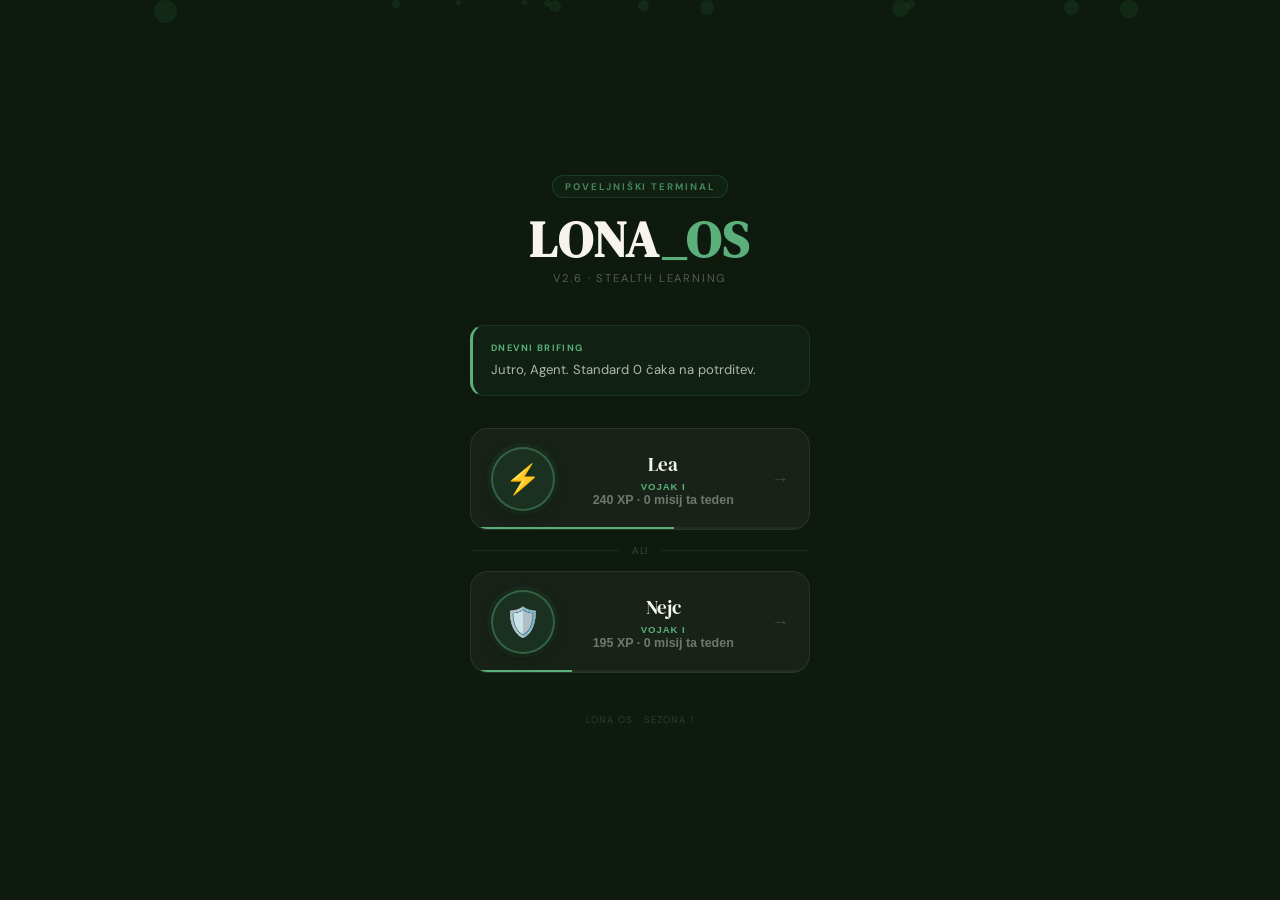
==== commit c9e08421: "Add files via upload" ====
--- a/index.html
+++ b/index.html
@@ -30,6 +30,7 @@
       <span class="status-dot" aria-label="Online"></span>
       <span class="top-bar__title">Poveljniški Center</span>
     </div>
+    <button class="top-bar__alert" onclick="showSituationPicker()" title="Situacijska misija" style="margin-right:4px;background:#FF9500;border-color:#FF9500;color:white">📍</button>
     <button class="top-bar__alert" aria-label="Zamenjaj agenta" onclick="location.href='login.html'" title="Zamenjaj agenta">
       ⇄
     </button>
@@ -44,6 +45,9 @@
       <div class="cmd-agents" id="cmd-agents">
         <!-- Generira JS -->
       </div>
+
+      <!-- Streak + Combo -->
+      <div id="streak-display" class="streak-display"></div>
 
       <!-- Atributi mini -->
       <div class="cmd-attrs">
@@ -169,6 +173,55 @@
         </button>
 
       </div>
+    </section>
+
+    <!-- ── STRAH PROTOKOL ──────────────────────────────────── -->
+    <section>
+      <div class="section-header">
+        <h3 class="section-header__title">🌙 Strah Protokol</h3>
+        <span class="section-header__badge" style="background:#AF52DE">3 stopnje</span>
+      </div>
+      <div id="fear-missions" class="prog-grid"></div>
+    </section>
+
+    <!-- ── SAMOSTOJNOST ──────────────────────────────────────── -->
+    <section>
+      <div class="section-header">
+        <h3 class="section-header__title">🎯 Samostojnost</h3>
+        <span class="section-header__badge" style="background:#007AFF">3 stopnje</span>
+      </div>
+      <div id="independence-missions" class="prog-grid"></div>
+    </section>
+
+    <!-- ── LASTNE MISIJE ───────────────────────────────────── -->
+    <section>
+      <div class="section-header">
+        <h3 class="section-header__title">✏️ Lastne Misije</h3>
+        <div style="display:flex;gap:6px">
+          <button onclick="showProposals()" id="proposals-btn"
+            style="padding:5px 10px;border-radius:20px;background:#FF9500;color:white;font-family:'Nunito',sans-serif;font-size:.72rem;font-weight:900;border:none;cursor:pointer;box-shadow:0 2px 0 rgba(255,149,0,.4);display:none">
+            📬 Predlogi
+          </button>
+          <button onclick="showAddMissionDialog('commander')"
+            style="padding:5px 10px;border-radius:20px;background:#AF52DE;color:white;font-family:'Nunito',sans-serif;font-size:.72rem;font-weight:900;border:none;cursor:pointer;box-shadow:0 2px 0 rgba(175,82,222,.4)">
+            + Dodaj
+          </button>
+        </div>
+      </div>
+      <div class="missions-grid" id="custom-missions-grid">
+        <div style="grid-column:1/-1;text-align:center;padding:20px;color:#8E8E93;font-size:.82rem;font-style:italic">Še ni lastnih misij</div>
+      </div>
+
+      <!-- Otrok predlaga -->
+      <button onclick="showAddMissionDialog('agent')"
+        style="width:100%;margin-top:10px;padding:12px;border-radius:16px;
+        background:rgba(175,82,222,.08);border:2px dashed rgba(175,82,222,.3);
+        font-family:'Nunito',sans-serif;font-size:.85rem;font-weight:800;
+        color:#AF52DE;cursor:pointer;transition:all 150ms"
+        onmouseover="this.style.background='rgba(175,82,222,.15)'"
+        onmouseout="this.style.background='rgba(175,82,222,.08)'">
+        💡 Predlagaj misijo (agent)
+      </button>
     </section>
 
     <!-- ── BANKA LONA ─────────────────────────────────────── -->
@@ -388,6 +441,9 @@
   <script src="engine/eq.js"></script>
   <script src="engine/bank.js"></script>
   <script src="engine/attributes.js"></script>
+  <script src="engine/progressive.js"></script>
+  <script src="engine/streak.js"></script>
+  <script src="engine/custom_missions.js"></script>
   <script src="engine/scholar.js"></script>
   <script src="engine.js"></script>
 
--- a/style.css
+++ b/style.css
@@ -1094,3 +1094,117 @@
 /* Cooldown na beli */
 .mission-btn__cooldown { color: rgba(255,255,255,.8) !important; }
 .mission-btn--locked .mission-btn__cooldown { color: rgba(255,255,255,.5) !important; }
+
+/* ── SITUACIJSKE MISIJE ────────────────────────────────────── */
+.situation-btn {
+  display: flex; align-items: center; gap: 12px;
+  width: 100%; padding: 12px 14px;
+  border-radius: var(--r-lg);
+  background: var(--bg-subtle); border: 2.5px solid var(--ink-4);
+  font-family: var(--font-body); cursor: pointer;
+  transition: all var(--t); box-shadow: var(--shadow-sm);
+  text-align: left;
+}
+.situation-btn:hover { background: var(--orange-bg); border-color: var(--orange); transform: translateY(-1px); }
+.situation-btn:active { transform: translateY(1px); }
+.situation-btn__icon  { font-size: 1.6rem; flex-shrink: 0; }
+.situation-btn__label { font-size: .88rem; font-weight: 800; color: var(--ink-1); }
+.situation-btn__desc  { font-size: .68rem; font-weight: 600; color: var(--ink-3); }
+
+/* ── PROGRESSIVE MISIJE ────────────────────────────────────── */
+.prog-grid { display: flex; flex-direction: column; gap: 8px; }
+
+.prog-card {
+  background: var(--bg-card);
+  border: 2.5px solid rgba(0,0,0,.07);
+  border-radius: var(--r-xl);
+  padding: 14px 16px;
+  cursor: pointer;
+  transition: all var(--t);
+  box-shadow: var(--shadow-sm);
+}
+.prog-card:hover { transform: translateY(-2px); box-shadow: var(--shadow-md); }
+.prog-card:active { transform: translateY(1px); }
+
+.prog-card__top {
+  display: flex; align-items: center; gap: 12px; margin-bottom: 8px;
+}
+.prog-card__icon { font-size: 1.8rem; flex-shrink: 0; }
+.prog-card__info { flex: 1; }
+.prog-card__name {
+  font-family: var(--font-display); font-size: .95rem;
+  font-weight: 900; color: var(--ink-1); margin-bottom: 2px;
+}
+.prog-card__level {
+  font-size: .65rem; font-weight: 800;
+  letter-spacing: .08em; text-transform: uppercase;
+}
+.prog-card__xp {
+  font-family: var(--font-display); font-size: 1rem;
+  font-weight: 900; flex-shrink: 0;
+}
+.prog-card__task {
+  font-size: .8rem; font-weight: 700; color: var(--ink-2);
+  line-height: 1.4; margin-bottom: 10px;
+  padding: 8px 10px; background: var(--bg-subtle);
+  border-radius: var(--r-md); border: 1px solid var(--ink-4);
+}
+.prog-card__bar {
+  height: 8px; background: var(--bg-subtle);
+  border-radius: var(--r-pill); overflow: hidden;
+  border: 2px solid var(--ink-4);
+}
+.prog-card__bar-fill {
+  height: 100%; border-radius: var(--r-pill);
+  transition: width .8s cubic-bezier(.17,.67,.35,1.1);
+}
+
+/* ── STREAK & COMBO ────────────────────────────────────────── */
+.streak-display {
+  border-radius: var(--r-md);
+  overflow: hidden;
+  margin-bottom: 4px;
+}
+.streak-row {
+  display: flex; align-items: center; justify-content: space-between;
+  padding: 10px 12px;
+  background: rgba(255,255,255,.06);
+  border-radius: var(--r-md);
+  margin-bottom: 5px;
+}
+.streak-main { display: flex; align-items: center; gap: 10px; }
+.streak-flames { font-size: 1.3rem; letter-spacing: -2px; }
+.streak-count {
+  font-family: var(--font-display); font-size: 1.2rem;
+  font-weight: 900; color: #fff; line-height: 1;
+}
+.streak-days { font-size: .65rem; font-weight: 700; color: rgba(255,255,255,.5); }
+.streak-best { font-size: .6rem; font-weight: 700; color: rgba(255,255,255,.35); margin-top: 2px; }
+.streak-bonus {
+  font-family: var(--font-display); font-size: .88rem;
+  font-weight: 900; color: var(--yellow);
+  background: rgba(255,214,10,.15); padding: 4px 10px;
+  border-radius: var(--r-pill);
+}
+
+.combo-row {
+  display: flex; align-items: center; gap: 8px;
+  padding: 8px 12px;
+  background: rgba(255,149,0,.15);
+  border-radius: var(--r-md);
+  border: 1px solid rgba(255,149,0,.25);
+}
+.combo-row--inactive {
+  background: rgba(255,255,255,.04);
+  border-color: transparent;
+}
+.combo-label {
+  font-family: var(--font-display); font-size: .82rem;
+  font-weight: 900; color: var(--orange); flex: 1;
+}
+.combo-bonus {
+  font-size: .72rem; font-weight: 900; color: var(--yellow);
+  background: rgba(255,214,10,.15); padding: 2px 8px;
+  border-radius: var(--r-pill);
+}
+.combo-count { font-size: .62rem; font-weight: 700; color: rgba(255,255,255,.4); }
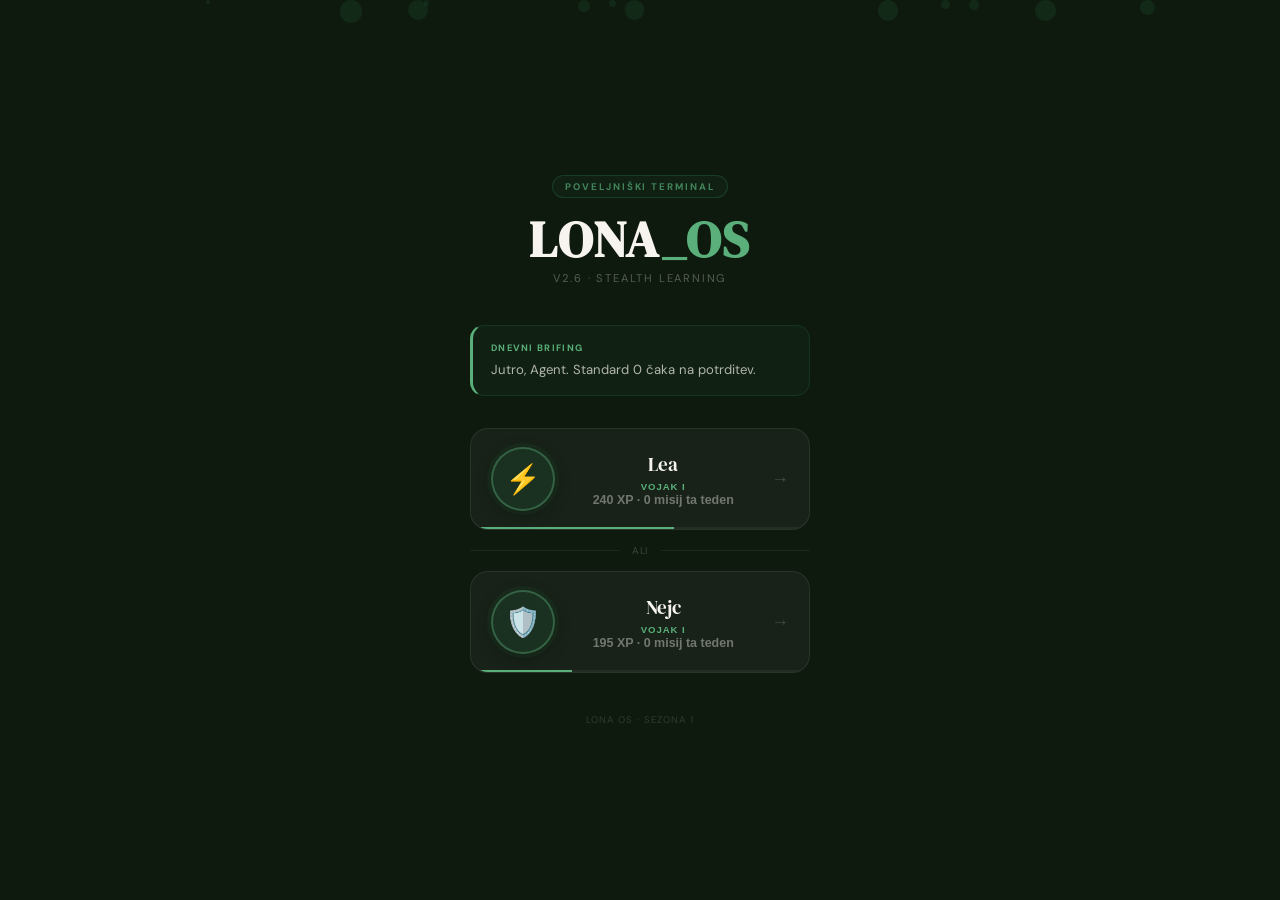
==== commit 04eafaf9: "Add files via upload" ====
--- a/index.html
+++ b/index.html
@@ -38,373 +38,51 @@
 
   <main class="main-scroll">
 
-    <!-- ── COMMANDER PANEL ─────────────────────────────────── -->
-    <section class="cmd-panel" id="agent-hero">
-
-      <!-- Oba agenta — velik prikaz -->
-      <div class="cmd-agents" id="cmd-agents">
-        <!-- Generira JS -->
-      </div>
-
-      <!-- Streak + Combo -->
-      <div id="streak-display" class="streak-display"></div>
-
-      <!-- Atributi mini -->
-      <div class="cmd-attrs">
-        <p class="cmd-bonus__label" style="margin-bottom:6px">Atributi</p>
-        <div id="attrs-mini" class="attrs-mini-grid"></div>
-      </div>
-
-      <!-- Ročni bonus -->
-      <div class="cmd-bonus">
-        <p class="cmd-bonus__label">Ročni bonus</p>
-        <div class="cmd-bonus__btns">
-          <button class="cmd-bonus__btn" data-bonus="5"  onclick="giveBonus(5)">+5 XP</button>
-          <button class="cmd-bonus__btn" data-bonus="10" onclick="giveBonus(10)">+10 XP</button>
-          <button class="cmd-bonus__btn" data-bonus="20" onclick="giveBonus(20)">+20 XP</button>
-          <button class="cmd-bonus__btn cmd-bonus__btn--special" onclick="activateDoubleXp(15)">⚡ 2×XP</button>
-        </div>
-      </div>
-
-    </section>
-
-    <!-- ── TEDENSKA SEZONA ─────────────────────────────────── -->
-    <div class="season-panel" id="season-panel">
-      <!-- Generira season.js -->
-    </div>
-
-
-
-    <!-- ── ZAKLADNICA ─────────────────────────────────────────── -->
-    <section>
-      <div class="section-header">
-        <h3 class="section-header__title">🎁 Zakladnica</h3>
-      </div>
-      <div class="treasury" id="treasury">
-        <!-- Generira JS -->
-        <div style="text-align:center;padding:20px;color:#8A8480;font-size:.85rem">Nalaganje...</div>
-      </div>
-    </section>
-
-    <!-- ── OUTDOOR MISIJE ─────────────────────────────────── -->
-    <section>
-      <div class="section-header">
-        <h3 class="section-header__title">🌿 Outdoor Misije</h3>
-        <span class="section-header__badge" style="background:#FF9500">Zunaj</span>
-      </div>
-      <div class="missions-grid">
-
-        <button class="mission-btn" data-mission="listi"
-          style="background:#EDFFF3;border-color:#34C759;border-width:3px;box-shadow:0 5px 0 rgba(52,199,89,.3)">
-          <div class="mission-btn-inner">
-          <div class="mission-btn__top">
-            <span class="mission-btn__icon">🍃</span>
-            <span class="mission-btn__avail-dot"></span>
-          </div>
-          <p class="mission-btn__name">List Detektiv</p>
-          <p class="mission-btn__xp" style="color:#34C759">+20 XP</p>
-          <p class="mission-btn__sub">⚡ 5-10 min · zunaj</p>
-                  </div>
-        </button>
-
-        <button class="mission-btn" data-mission="pot"
-          style="background:#FFF4E6;border-color:#FF9500;border-width:3px;box-shadow:0 5px 0 rgba(255,149,0,.25)">
-          <div class="mission-btn-inner">
-          <div class="mission-btn__top">
-            <span class="mission-btn__icon">🧹</span>
-            <span class="mission-btn__avail-dot"></span>
-          </div>
-          <p class="mission-btn__name">Počisti Pot</p>
-          <p class="mission-btn__xp" style="color:#FF9500">+25 XP</p>
-          <p class="mission-btn__sub">⚡ 10 min · zunaj</p>
-                  </div>
-        </button>
-
-        <button class="mission-btn" data-mission="vrt"
-          style="background:#EDFFF3;border-color:#34C759;border-width:3px;box-shadow:0 5px 0 rgba(52,199,89,.3)">
-          <div class="mission-btn-inner">
-          <div class="mission-btn__top">
-            <span class="mission-btn__icon">🌱</span>
-            <span class="mission-btn__avail-dot"></span>
-          </div>
-          <p class="mission-btn__name">Vrtnar</p>
-          <p class="mission-btn__xp" style="color:#34C759">+35 XP</p>
-          <p class="mission-btn__sub">🕐 20 min · zunaj</p>
-                  </div>
-        </button>
-
-        <button class="mission-btn" data-mission="narava_foto"
-          style="background:#EFF6FF;border-color:#007AFF;border-width:3px;box-shadow:0 5px 0 rgba(0,122,255,.25)">
-          <div class="mission-btn-inner">
-          <div class="mission-btn__top">
-            <span class="mission-btn__icon">📸</span>
-            <span class="mission-btn__avail-dot"></span>
-          </div>
-          <p class="mission-btn__name">Narava Foto</p>
-          <p class="mission-btn__xp" style="color:#007AFF">+30 XP</p>
-          <p class="mission-btn__sub">🕐 15 min · zunaj</p>
-                  </div>
-        </button>
-
-        <button class="mission-btn" data-mission="orientacija_out"
-          style="background:#FFF4E6;border-color:#FF9500;border-width:3px;box-shadow:0 5px 0 rgba(255,149,0,.25)">
-          <div class="mission-btn-inner">
-          <div class="mission-btn__top">
-            <span class="mission-btn__icon">🧭</span>
-            <span class="mission-btn__avail-dot"></span>
-          </div>
-          <p class="mission-btn__name">Orientacija</p>
-          <p class="mission-btn__xp" style="color:#FF9500">+40 XP</p>
-          <p class="mission-btn__sub">🕐 30 min · zunaj</p>
-                  </div>
-        </button>
-
-        <button class="mission-btn" data-mission="taborisce"
-          style="background:#FFF0EE;border-color:#FF3B30;border-width:3px;box-shadow:0 5px 0 rgba(255,59,48,.25)">
-          <div class="mission-btn-inner">
-          <div class="mission-btn__top">
-            <span class="mission-btn__icon">🏕️</span>
-            <span class="mission-btn__avail-dot"></span>
-          </div>
-          <p class="mission-btn__name">Vzpostavi Taborišče</p>
-          <p class="mission-btn__xp" style="color:#FF3B30">+50 XP</p>
-          <p class="mission-btn__sub">🏕️ 1h+ · zunaj</p>
-                  </div>
-        </button>
-
-      </div>
-    </section>
-
-    <!-- ── STRAH PROTOKOL ──────────────────────────────────── -->
-    <section>
-      <div class="section-header">
-        <h3 class="section-header__title">🌙 Strah Protokol</h3>
-        <span class="section-header__badge" style="background:#AF52DE">3 stopnje</span>
-      </div>
-      <div id="fear-missions" class="prog-grid"></div>
-    </section>
-
-    <!-- ── SAMOSTOJNOST ──────────────────────────────────────── -->
-    <section>
-      <div class="section-header">
-        <h3 class="section-header__title">🎯 Samostojnost</h3>
-        <span class="section-header__badge" style="background:#007AFF">3 stopnje</span>
-      </div>
-      <div id="independence-missions" class="prog-grid"></div>
-    </section>
-
-    <!-- ── LASTNE MISIJE ───────────────────────────────────── -->
-    <section>
-      <div class="section-header">
-        <h3 class="section-header__title">✏️ Lastne Misije</h3>
-        <div style="display:flex;gap:6px">
-          <button onclick="showProposals()" id="proposals-btn"
-            style="padding:5px 10px;border-radius:20px;background:#FF9500;color:white;font-family:'Nunito',sans-serif;font-size:.72rem;font-weight:900;border:none;cursor:pointer;box-shadow:0 2px 0 rgba(255,149,0,.4);display:none">
-            📬 Predlogi
-          </button>
-          <button onclick="showAddMissionDialog('commander')"
-            style="padding:5px 10px;border-radius:20px;background:#AF52DE;color:white;font-family:'Nunito',sans-serif;font-size:.72rem;font-weight:900;border:none;cursor:pointer;box-shadow:0 2px 0 rgba(175,82,222,.4)">
-            + Dodaj
-          </button>
-        </div>
-      </div>
-      <div class="missions-grid" id="custom-missions-grid">
-        <div style="grid-column:1/-1;text-align:center;padding:20px;color:#8E8E93;font-size:.82rem;font-style:italic">Še ni lastnih misij</div>
-      </div>
-
-      <!-- Otrok predlaga -->
-      <button onclick="showAddMissionDialog('agent')"
-        style="width:100%;margin-top:10px;padding:12px;border-radius:16px;
-        background:rgba(175,82,222,.08);border:2px dashed rgba(175,82,222,.3);
-        font-family:'Nunito',sans-serif;font-size:.85rem;font-weight:800;
-        color:#AF52DE;cursor:pointer;transition:all 150ms"
-        onmouseover="this.style.background='rgba(175,82,222,.15)'"
-        onmouseout="this.style.background='rgba(175,82,222,.08)'">
-        💡 Predlagaj misijo (agent)
-      </button>
-    </section>
-
-    <!-- ── BANKA LONA ─────────────────────────────────────── -->
-    <section class="card" style="border-color:rgba(255,214,10,.4)">
-      <div id="bank-panel"><!-- Generira bank.js --></div>
-    </section>
-
-    <!-- ── EQ OPERACIJE ─────────────────────────────────────── -->
-    <section>
-      <div class="section-header">
-        <h3 class="section-header__title">🧠 EQ Operacije</h3>
-      </div>
-      <div class="missions-grid">
-
-        <button class="mission-btn" data-mission="nevtralizator"
-          style="background:#EDFFF3;border-color:#34C759;border-width:3px;box-shadow:0 5px 0 rgba(52,199,89,.3)">
-          <div class="mission-btn-inner">
-          <div class="mission-btn__top">
-            <span class="mission-btn__icon">🧘</span>
-            <span class="mission-btn__avail-dot"></span>
-          </div>
-          <p class="mission-btn__name">Nevtralizator</p>
-          <p class="mission-btn__xp" style="color:#34C759">+1 Joker</p>
-          <p class="mission-btn__sub">obvladal jezo</p>
-                  </div>
-        </button>
-
-        <button class="mission-btn" data-mission="debriefing"
-          style="background:#EFF6FF;border-color:#007AFF;border-width:3px;box-shadow:0 5px 0 rgba(0,122,255,.25)">
-          <div class="mission-btn-inner">
-          <div class="mission-btn__top">
-            <span class="mission-btn__icon">📋</span>
-            <span class="mission-btn__avail-dot"></span>
-          </div>
-          <p class="mission-btn__name">Debriefing</p>
-          <p class="mission-btn__xp" style="color:#007AFF">+25 XP</p>
-          <p class="mission-btn__sub">analiza napake</p>
-                  </div>
-        </button>
-
-        <button class="mission-btn" data-mission="intel_report"
-          style="background:#F5EEFF;border-color:#AF52DE;border-width:3px;box-shadow:0 5px 0 rgba(175,82,222,.25)">
-          <div class="mission-btn-inner">
-          <div class="mission-btn__top">
-            <span class="mission-btn__icon">🤝</span>
-            <span class="mission-btn__avail-dot"></span>
-          </div>
-          <p class="mission-btn__name">Intel Report</p>
-          <p class="mission-btn__xp" style="color:#AF52DE">+20 XP</p>
-          <p class="mission-btn__sub">1x na teden</p>
-                  </div>
-        </button>
-
-        <button class="mission-btn" data-mission="advokat"
-          style="background:#FFF4E6;border-color:#FF9500;border-width:3px;box-shadow:0 5px 0 rgba(255,149,0,.25)">
-          <div class="mission-btn-inner">
-          <div class="mission-btn__top">
-            <span class="mission-btn__icon">⚖️</span>
-            <span class="mission-btn__avail-dot"></span>
-          </div>
-          <p class="mission-btn__name">Advokat</p>
-          <p class="mission-btn__xp" style="color:#FF9500">+30 XP</p>
-          <p class="mission-btn__sub">sestanek poveljstva</p>
-                  </div>
-        </button>
-
-      </div>
-    </section>
-
-    <!-- ── MISSIONS ─────────────────────────────────────── -->
-    <section aria-label="Misije">
-      <div class="section-header">
-        <h3 class="section-header__title">🚀 Misije</h3>
-        <span class="section-header__badge">3 razpoložljive</span>
-      </div>
-
-      <div class="missions-wrapper" style="position:relative"><div class="missions-grid">
-
-        <!-- LOCKED -->
-        <button class="mission-btn mission-btn--locked" data-mission="sesanje" disabled aria-label="Sesanje – zaklenjeno">
-          <div class="mission-btn-inner">
-          <div class="mission-btn__top">
-            <span class="mission-btn__icon">🌬️</span>
-            <span class="mission-btn__lock">🔒</span>
-          </div>
-          <p class="mission-btn__name">Sesanje</p>
-          <p class="mission-btn__xp">+25 XP</p>
-          <p class="mission-btn__cooldown">⏱ 72h Cooldown</p>
-          <!-- Joker unlock option -->
-          <span class="mission-btn__joker-hint">🃏 Joker?</span>
-                  </div>
-        </button>
-
-        <!-- AVAILABLE -->
-        <button class="mission-btn mission-btn--available" data-mission="posoda" aria-label="Pomivalni Stroj">
-          <div class="mission-btn-inner">
-          <div class="mission-btn__top">
-            <span class="mission-btn__icon">🍽️</span>
-            <span class="mission-btn__avail-dot" aria-hidden="true"></span>
-          </div>
-          <p class="mission-btn__name">Pomivalni Stroj</p>
-          <p class="mission-btn__xp">+15 XP</p>
-          <p class="mission-btn__sub">Pritisni za potrditev</p>
-                  </div>
-        </button>
-
-        <!-- SPECIAL / SCOUT BONUS -->
-        <button class="mission-btn mission-btn--special" data-mission="perilo" aria-label="Gora Perila">
-          <div class="mission-btn-inner">
-          <div class="mission-btn__top">
-            <span class="mission-btn__icon">🧺</span>
-            <span class="mission-btn__lightning">⚡</span>
-          </div>
-          <p class="mission-btn__name">Gora Perila</p>
-          <p class="mission-btn__xp">+30 XP</p>
-          <p class="mission-btn__sub">Pritisni za potrditev</p>
-                  </div>
-        </button>
-
-        <button class="mission-btn mission-btn--available" data-mission="kuhanje" aria-label="Kuhanje">
-          <div class="mission-btn-inner">
-          <div class="mission-btn__top">
-            <span class="mission-btn__icon">🍳</span>
-            <span class="mission-btn__avail-dot"></span>
-          </div>
-          <p class="mission-btn__name">Kuhanje</p>
-          <p class="mission-btn__xp">+40 XP</p>
-          <p class="mission-btn__sub">Pritisni za potrditev</p>
-                  </div>
-        </button>
-
-        <button class="mission-btn mission-btn--available" data-mission="wc" aria-label="WC Čiščenje">
-          <div class="mission-btn-inner">
-          <div class="mission-btn__top">
-            <span class="mission-btn__icon">🚽</span>
-            <span class="mission-btn__avail-dot"></span>
-          </div>
-          <p class="mission-btn__name">WC Čiščenje</p>
-          <p class="mission-btn__xp">+20 XP</p>
-          <p class="mission-btn__sub">Pritisni za potrditev</p>
-                  </div>
-        </button>
-
-        <button class="mission-btn mission-btn--available" data-mission="izvidnik" aria-label="Izvidniški bonus" style="border-color:rgba(196,125,26,.3);background:#FDF3E3">
-          <div class="mission-btn-inner">
-          <div class="mission-btn__top">
-            <span class="mission-btn__icon">👁️</span>
-            <span class="mission-btn__avail-dot"></span>
-          </div>
-          <p class="mission-btn__name">Izvidnik</p>
-          <p class="mission-btn__xp" style="color:#C47D1A">? XP</p>
-          <p class="mission-btn__sub" style="color:#C47D1A;font-weight:600">sam je opazil</p>
-                  </div>
-        </button>
-
-        <button class="mission-btn mission-btn--available" data-mission="skupna" aria-label="Skupna misija" style="border-color:rgba(37,99,235,.3);background:#EEF3FD">
-          <div class="mission-btn-inner">
-          <div class="mission-btn__top">
-            <span class="mission-btn__icon">🤝</span>
-            <span class="mission-btn__avail-dot"></span>
-          </div>
-          <p class="mission-btn__name">Skupna misija</p>
-          <p class="mission-btn__xp" style="color:#2563EB">+30 XP</p>
-          <p class="mission-btn__sub" style="color:#2563EB;font-weight:600">oba dobita XP</p>
-                  </div>
-        </button>
-
-        <button class="mission-btn mission-btn--available" data-mission="skrivna_wc" aria-label="Skrivna misija">
-          <div class="mission-btn-inner">
-          <div class="mission-btn__top">
-            <span class="mission-btn__icon">🎲</span>
-            <span class="mission-btn__avail-dot"></span>
-          </div>
-          <p class="mission-btn__name">Skrivna misija</p>
-          <p class="mission-btn__xp">? XP</p>
-          <p class="mission-btn__sub" style="color:#C47D1A;font-weight:600">naključna misija</p>
-                  </div>
-        </button>
-
-      </div></div>
-    </section>
-
-  </main>
+  <!-- COMMANDER PANEL -->
+  <section id="cmd-panel-section">
+    <!-- Generira renderCmdAgents() -->
+  </section>
+
+  <!-- KATEGORIJE — horizontal scroll -->
+  <div class="cat-scroll-wrap">
+    <div class="cat-scroll" id="cat-scroll">
+      <button class="cat-pill cat-pill--active" data-cat="all">⭐ Vse</button>
+      <button class="cat-pill" data-cat="hygiene">🧼 Higiena</button>
+      <button class="cat-pill" data-cat="kitchen">🍳 Kuhinja</button>
+      <button class="cat-pill" data-cat="cleaning">🧹 Čiščenje</button>
+      <button class="cat-pill" data-cat="organisation">📦 Organiz.</button>
+      <button class="cat-pill" data-cat="care">🤲 Skrb</button>
+      <button class="cat-pill" data-cat="outdoor">🌿 Outdoor</button>
+      <button class="cat-pill" data-cat="body">💪 Telo</button>
+      <button class="cat-pill" data-cat="safety">🛡️ Varnost</button>
+      <button class="cat-pill" data-cat="money">💰 Denar</button>
+      <button class="cat-pill" data-cat="social">👥 Socialne</button>
+      <button class="cat-pill" data-cat="creativity">🎨 Um</button>
+      <button class="cat-pill" data-cat="eq">🧠 EQ</button>
+      <button class="cat-pill" data-cat="fear">🌙 Strah</button>
+      <button class="cat-pill" data-cat="independence">🎯 Samostojnost</button>
+      <button class="cat-pill" data-cat="custom">✏️ Moje</button>
+    </div>
+  </div>
+
+  <!-- HEADER misij -->
+  <div class="section-header" style="margin-bottom:0">
+    <h3 class="section-header__title" id="missions-cat-title">⭐ Vse Misije</h3>
+    <div style="display:flex;gap:6px;align-items:center">
+      <button onclick="shuffleMissions()"
+        style="padding:5px 10px;border-radius:20px;background:#007AFF;color:white;font-family:'Nunito',sans-serif;font-size:.72rem;font-weight:900;border:none;cursor:pointer;box-shadow:0 2px 0 rgba(0,122,255,.4)">↻</button>
+      <button onclick="showSituationPicker()"
+        style="padding:5px 10px;border-radius:20px;background:#FF9500;color:white;font-family:'Nunito',sans-serif;font-size:.72rem;font-weight:900;border:none;cursor:pointer;box-shadow:0 2px 0 rgba(255,149,0,.4)">📍</button>
+      <span class="section-header__badge" id="missions-badge">0</span>
+    </div>
+  </div>
+
+  <!-- MISSIONS GRID — dinamično -->
+  <section class="missions-wrapper">
+    <div class="missions-grid" id="missions-grid"></div>
+  </section>
+
+</main>
 
   <!-- ── BOTTOM NAV ───────────────────────────────────────── -->
   <nav class="bottom-nav" aria-label="Navigacija">
--- a/style.css
+++ b/style.css
@@ -1208,3 +1208,46 @@
   border-radius: var(--r-pill);
 }
 .combo-count { font-size: .62rem; font-weight: 700; color: rgba(255,255,255,.4); }
+
+/* ══════════════════════════════════════════════════════════
+   KATEGORIJE — App Store stil
+   ══════════════════════════════════════════════════════════ */
+
+.cat-scroll-wrap {
+  margin: 0 calc(-1 * var(--px));
+  padding: 0 var(--px);
+  overflow: hidden;
+}
+.cat-scroll {
+  display: flex; gap: 8px;
+  overflow-x: auto; padding-bottom: 4px;
+  scrollbar-width: none;
+  -webkit-overflow-scrolling: touch;
+}
+.cat-scroll::-webkit-scrollbar { display: none; }
+
+.cat-pill {
+  flex-shrink: 0;
+  padding: 8px 14px; border-radius: var(--r-pill);
+  font-family: var(--font-display); font-size: .78rem; font-weight: 900;
+  border: 2.5px solid var(--ink-4);
+  background: var(--bg-card); color: var(--ink-2);
+  cursor: pointer; transition: all 150ms ease;
+  box-shadow: var(--shadow-sm);
+  white-space: nowrap;
+}
+.cat-pill:hover { border-color: var(--blue); color: var(--blue); }
+.cat-pill--active {
+  background: var(--ink-1); color: white;
+  border-color: var(--ink-1);
+  box-shadow: 0 3px 0 rgba(0,0,0,.2);
+}
+
+/* Misije grid animacija ob menjavi kategorije */
+@keyframes grid-switch {
+  from { opacity: 0; transform: translateY(8px) scale(.98); }
+  to   { opacity: 1; transform: translateY(0) scale(1); }
+}
+.missions-grid--switching {
+  animation: grid-switch .2s ease forwards;
+}
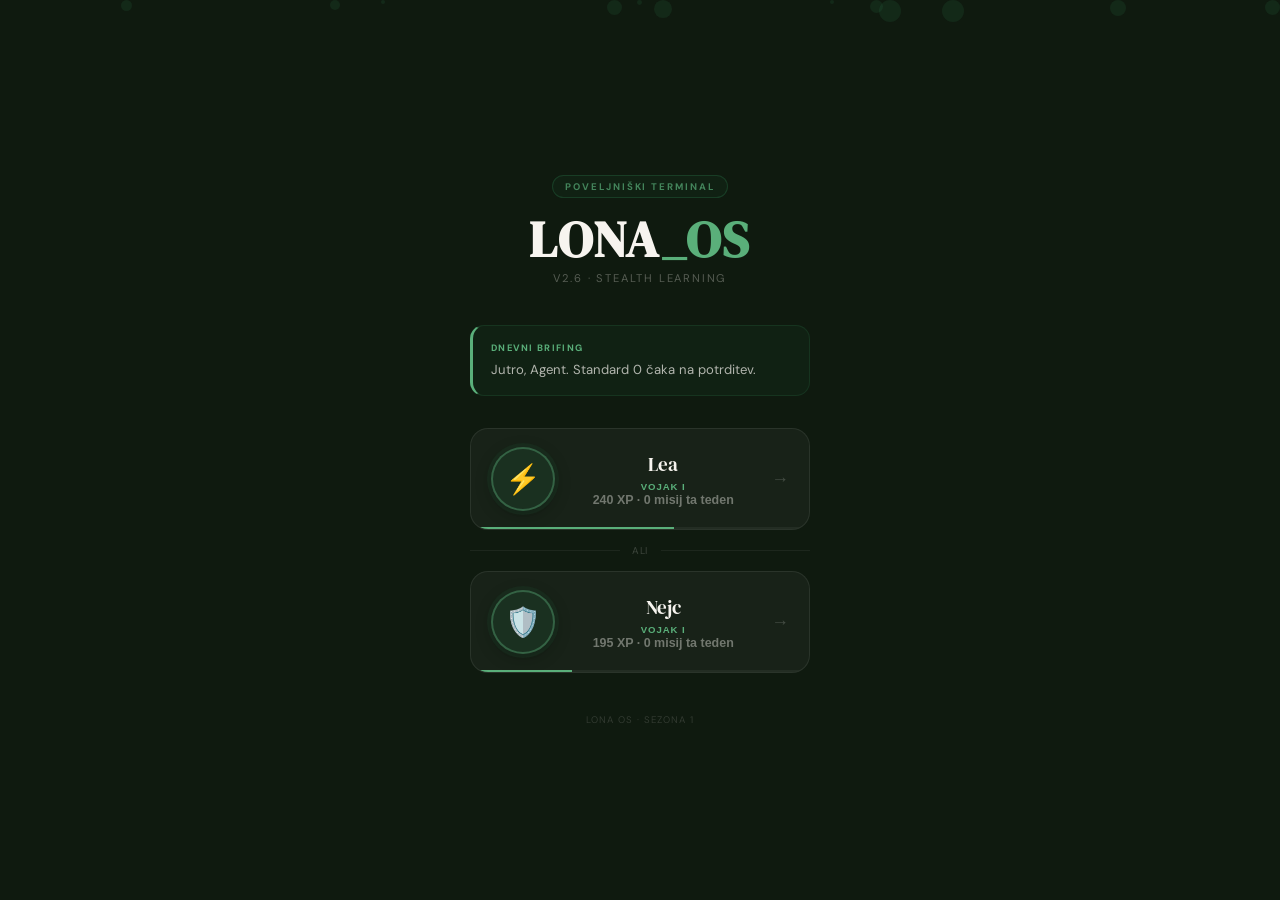
==== commit 9440603f: "Add files via upload" ====
--- a/index.html
+++ b/index.html
@@ -46,22 +46,22 @@
   <!-- KATEGORIJE — horizontal scroll -->
   <div class="cat-scroll-wrap">
     <div class="cat-scroll" id="cat-scroll">
-      <button class="cat-pill cat-pill--active" data-cat="all">⭐ Vse</button>
-      <button class="cat-pill" data-cat="hygiene">🧼 Higiena</button>
-      <button class="cat-pill" data-cat="kitchen">🍳 Kuhinja</button>
-      <button class="cat-pill" data-cat="cleaning">🧹 Čiščenje</button>
-      <button class="cat-pill" data-cat="organisation">📦 Organiz.</button>
-      <button class="cat-pill" data-cat="care">🤲 Skrb</button>
-      <button class="cat-pill" data-cat="outdoor">🌿 Outdoor</button>
-      <button class="cat-pill" data-cat="body">💪 Telo</button>
-      <button class="cat-pill" data-cat="safety">🛡️ Varnost</button>
-      <button class="cat-pill" data-cat="money">💰 Denar</button>
-      <button class="cat-pill" data-cat="social">👥 Socialne</button>
-      <button class="cat-pill" data-cat="creativity">🎨 Um</button>
-      <button class="cat-pill" data-cat="eq">🧠 EQ</button>
-      <button class="cat-pill" data-cat="fear">🌙 Strah</button>
-      <button class="cat-pill" data-cat="independence">🎯 Samostojnost</button>
-      <button class="cat-pill" data-cat="custom">✏️ Moje</button>
+      <button class="cat-pill cat-pill--active" data-cat="all">Vse</button>
+      <button class="cat-pill" data-cat="hygiene">Higiena</button>
+      <button class="cat-pill" data-cat="kitchen">Kuhinja</button>
+      <button class="cat-pill" data-cat="cleaning">Čiščenje</button>
+      <button class="cat-pill" data-cat="organisation">Organiz.</button>
+      <button class="cat-pill" data-cat="care">Skrb</button>
+      <button class="cat-pill" data-cat="outdoor">Outdoor</button>
+      <button class="cat-pill" data-cat="body">Telo</button>
+      <button class="cat-pill" data-cat="safety">Varnost</button>
+      <button class="cat-pill" data-cat="money">Denar</button>
+      <button class="cat-pill" data-cat="social">Socialne</button>
+      <button class="cat-pill" data-cat="creativity">Um</button>
+      <button class="cat-pill" data-cat="eq">EQ</button>
+      <button class="cat-pill" data-cat="fear">Strah</button>
+      <button class="cat-pill" data-cat="independence">Samostojnost</button>
+      <button class="cat-pill" data-cat="custom">Moje</button>
     </div>
   </div>
 
--- a/style.css
+++ b/style.css
@@ -1251,3 +1251,139 @@
 .missions-grid--switching {
   animation: grid-switch .2s ease forwards;
 }
+
+/* ── FIX: mission-btn-inner mora imeti padding ─────────────── */
+.mission-btn-inner {
+  width: 100% !important;
+  padding: 20px 12px 16px !important;
+  border-radius: 20px !important;
+  border: 3px solid transparent !important;
+  display: flex !important;
+  flex-direction: column !important;
+  align-items: center !important;
+  gap: 5px !important;
+  text-align: center !important;
+  position: relative !important;
+  z-index: 1 !important;
+  transition: transform 120ms ease !important;
+  min-height: 140px !important;
+  justify-content: center !important;
+}
+
+/* Besedilo na mission-btn-inner mora biti vidno */
+.mission-btn-inner .mission-btn__name {
+  color: #fff !important;
+  font-size: .8rem !important;
+  font-weight: 900 !important;
+  text-shadow: 0 1px 3px rgba(0,0,0,.25) !important;
+  line-height: 1.3 !important;
+}
+.mission-btn-inner .mission-btn__xp {
+  color: #FFD60A !important;
+  font-family: 'Nunito', sans-serif !important;
+  font-size: 1.1rem !important;
+  font-weight: 900 !important;
+  text-shadow: 0 1px 3px rgba(0,0,0,.2) !important;
+}
+.mission-btn-inner .mission-btn__sub {
+  color: rgba(255,255,255,.75) !important;
+  font-size: .65rem !important;
+  font-weight: 700 !important;
+}
+.mission-btn-inner .mission-btn__icon {
+  font-size: 2.5rem !important;
+  line-height: 1 !important;
+  margin-bottom: 2px !important;
+}
+.mission-btn-inner .mission-btn__avail-dot {
+  position: absolute !important;
+  top: 6px !important;
+  right: 6px !important;
+  width: 10px !important;
+  height: 10px !important;
+  background: #FFD60A !important;
+  border-radius: 50% !important;
+  border: 2px solid rgba(255,255,255,.5) !important;
+}
+
+/* 3D press efekt */
+.mission-btn:active .mission-btn-inner {
+  transform: translateY(4px) !important;
+}
+.mission-btn:hover .mission-btn-inner {
+  transform: translateY(-3px) !important;
+}
+
+/* ══════════════════════════════════════════════════════════
+   MISSION CAROUSEL — Netflix/App Store stil
+   ══════════════════════════════════════════════════════════ */
+
+/* Skrij stari grid */
+.missions-wrapper {
+  position: relative;
+  margin: 0 calc(-1 * var(--px));
+}
+
+#missions-grid {
+  display: flex !important;
+  gap: 12px !important;
+  overflow-x: auto !important;
+  scroll-snap-type: x mandatory !important;
+  -webkit-overflow-scrolling: touch !important;
+  padding: 8px var(--px) 16px !important;
+  scrollbar-width: none !important;
+  grid-template-columns: unset !important;
+}
+#missions-grid::-webkit-scrollbar { display: none !important; }
+
+/* Vsak gumb — fiksna širina, snap */
+#missions-grid .mission-btn {
+  flex: 0 0 140px !important;
+  width: 140px !important;
+  scroll-snap-align: start !important;
+  border-radius: 22px !important;
+}
+
+#missions-grid .mission-btn-inner {
+  min-height: 160px !important;
+  border-radius: 20px !important;
+}
+
+/* Fade robovi levo/desno */
+.missions-wrapper::before,
+.missions-wrapper::after {
+  content: '';
+  position: absolute;
+  top: 0; bottom: 0;
+  width: 24px;
+  z-index: 2;
+  pointer-events: none;
+}
+.missions-wrapper::before {
+  left: 0;
+  background: linear-gradient(to right, var(--bg), transparent);
+}
+.missions-wrapper::after {
+  right: 0;
+  background: linear-gradient(to left, var(--bg), transparent);
+}
+
+/* Dot indikatorji */
+.carousel-dots {
+  display: flex;
+  justify-content: center;
+  gap: 5px;
+  padding: 4px 0 8px;
+}
+.carousel-dot {
+  width: 6px; height: 6px;
+  border-radius: 50%;
+  background: var(--ink-4);
+  transition: all 250ms ease;
+  cursor: pointer;
+}
+.carousel-dot--active {
+  background: var(--blue);
+  width: 18px;
+  border-radius: 3px;
+}
